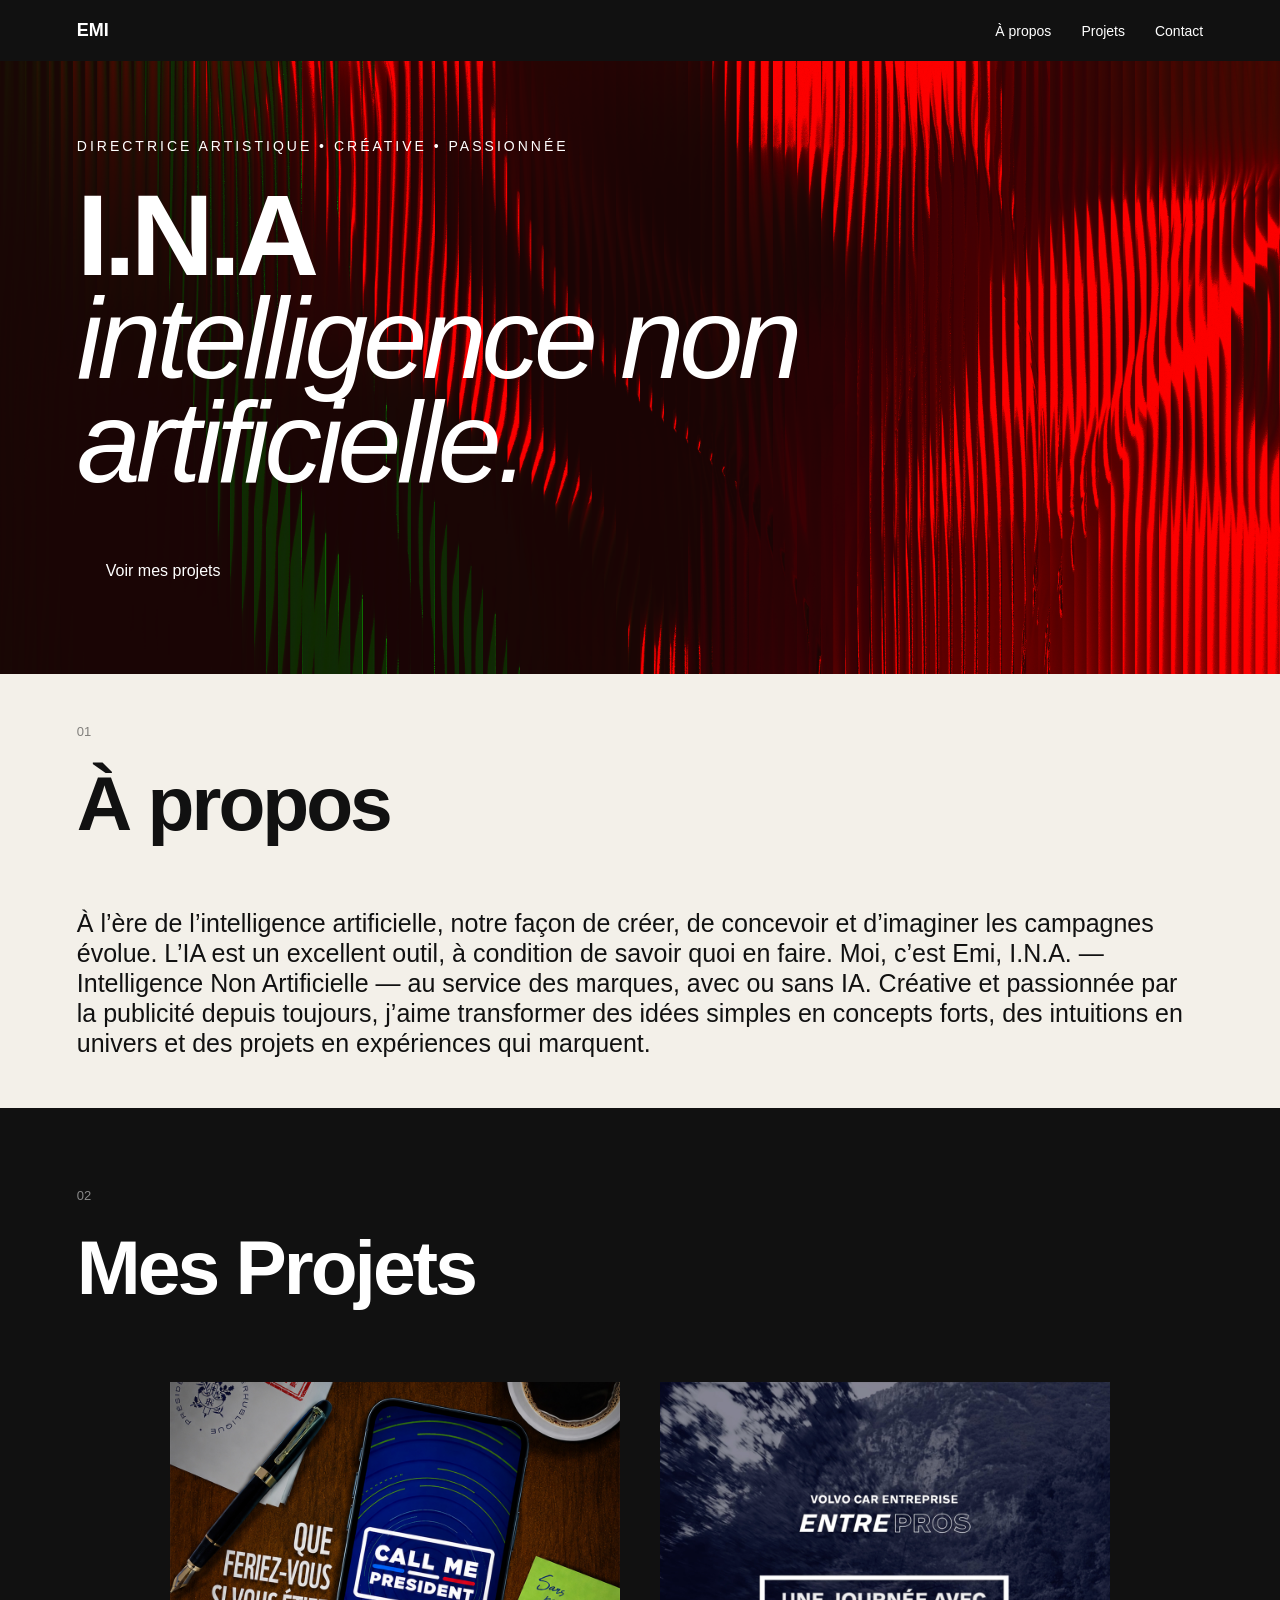
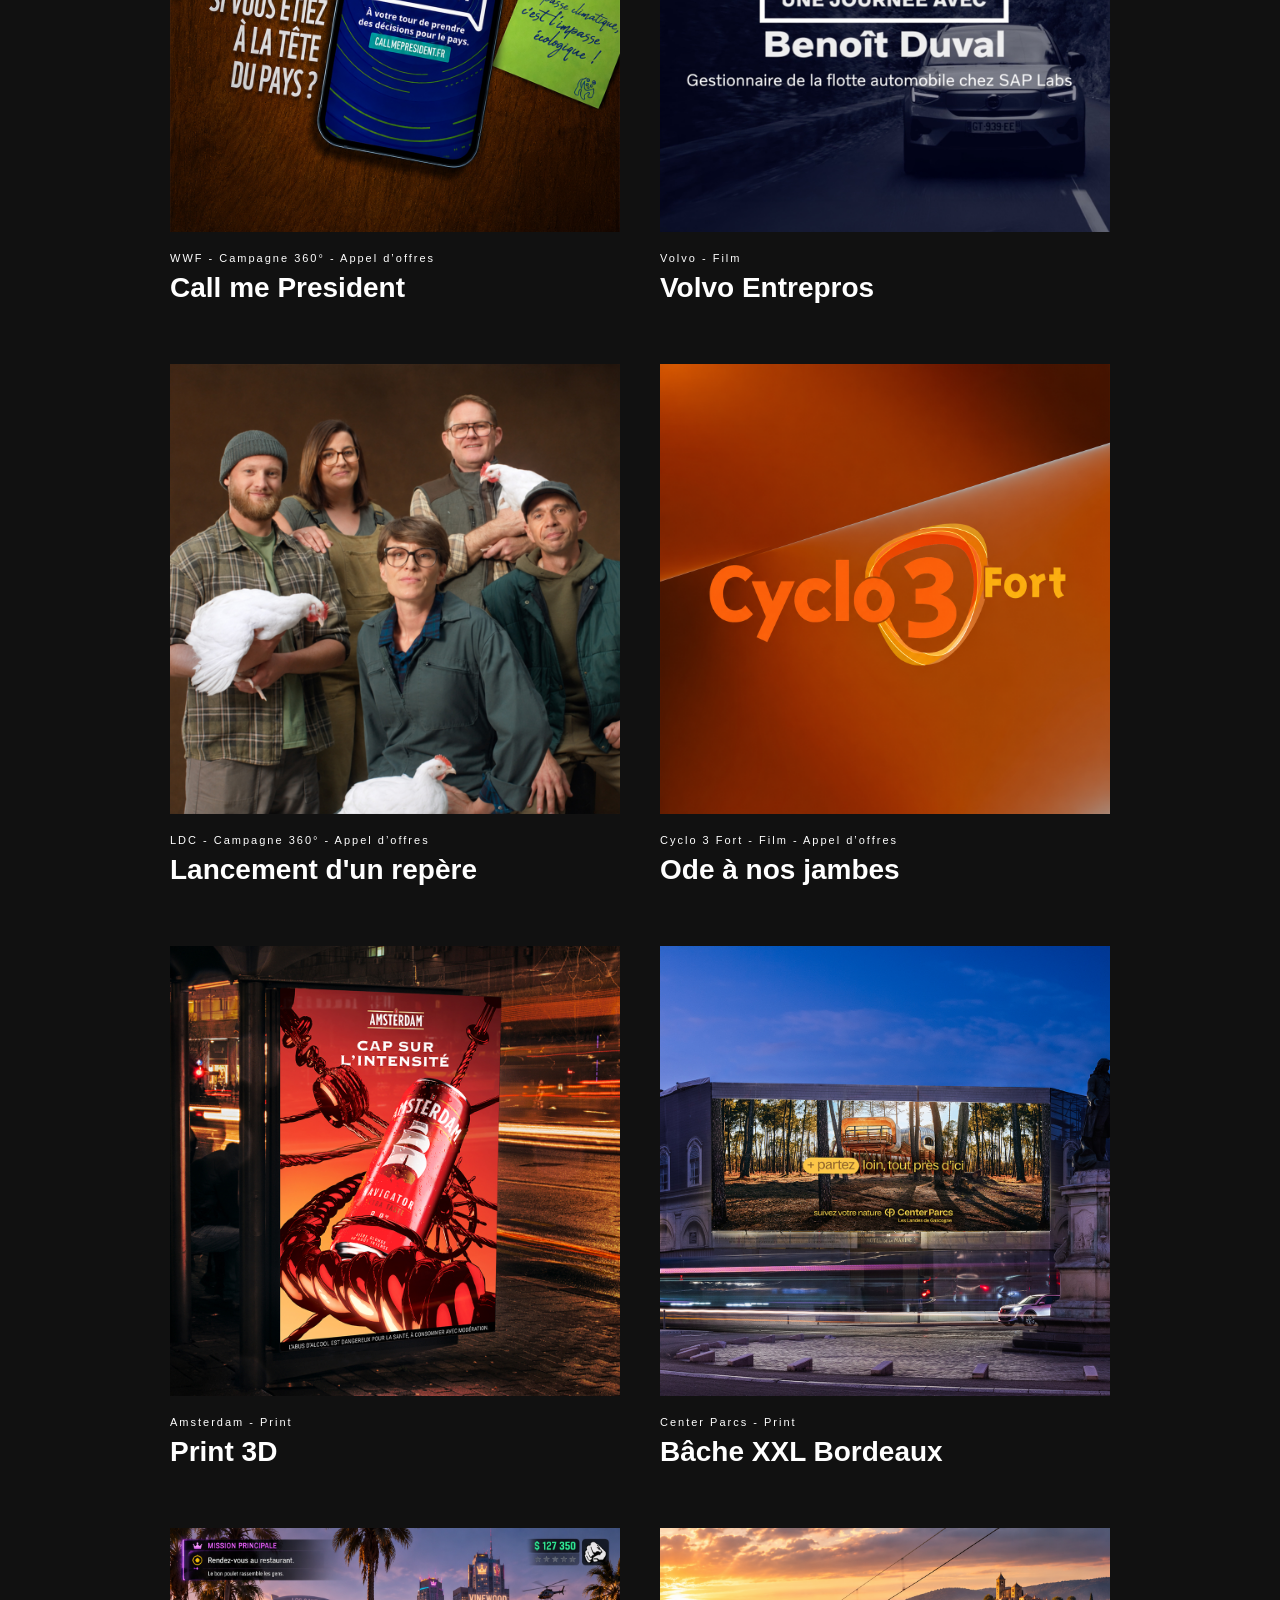
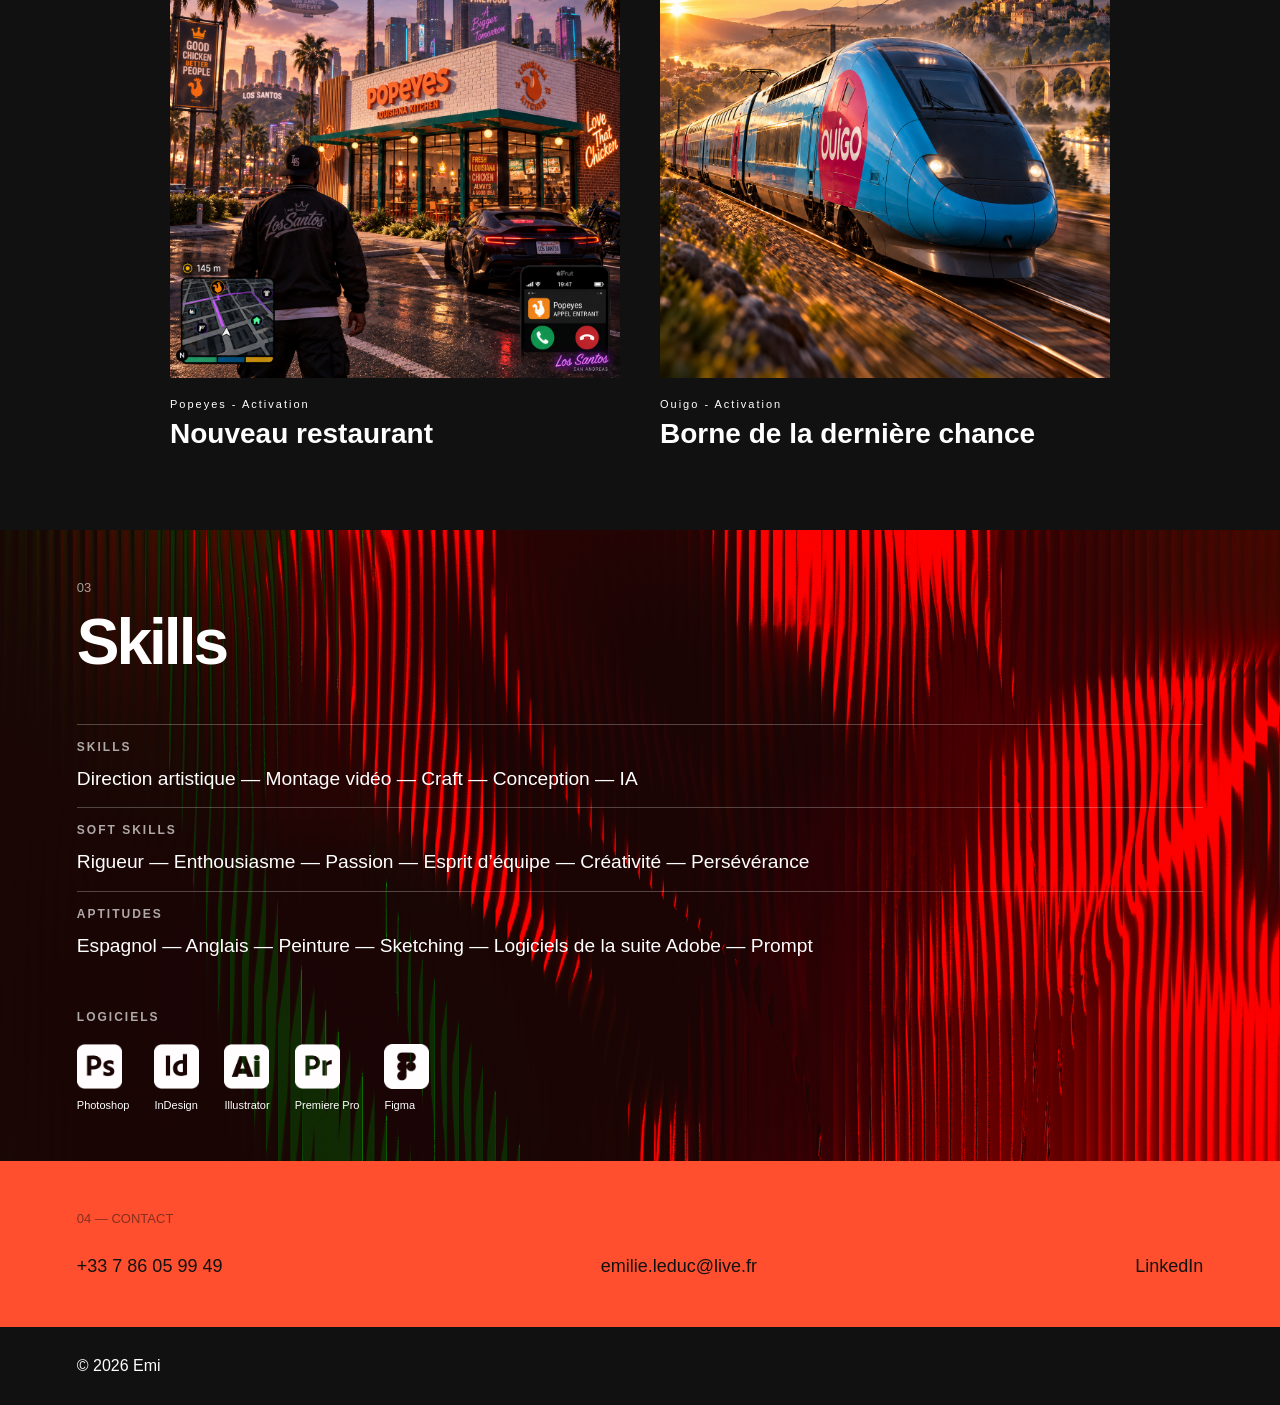
==== index.html @ 9bf9206a "ajout du portfolio" ====
<!DOCTYPE html>
<html lang="fr">
<head>
  <meta charset="UTF-8">
  <meta name="viewport" content="width=device-width, initial-scale=1.0">
  <title>Mon Portfolio Créatif</title>
  <link rel="stylesheet" href="style.css">
</head>

<body>

 <nav>
      <div class="logo">EMI</div>

      <div class="nav-links">
        <a href="#about">À propos</a>
        <a href="#projects">Projets</a>
        <a href="#contact">Contact</a>
      </div>
    </nav>

  <header class="hero">

    <div class="hero-content">
      <p class="intro">Directrice artistique • Créative • Passionnée</p>

      <h1>
        I.N.A
        <span>intelligence non artificielle.</span>
      </h1>

      <a href="#projects" class="button">
        Voir mes projets
      </a>
    </div>
  </header>


  <section id="about" class="about">
    <p class="section-number">01</p>

    <h2>À propos</h2>

    <p class="about-text">
     À l’ère de l’intelligence artificielle, notre façon de créer, de concevoir et d’imaginer 	les campagnes évolue. L’IA est un excellent outil, à condition de savoir quoi en faire.

Moi, c’est Emi, I.N.A. — Intelligence Non Artificielle — au service des marques, avec ou sans IA.

Créative et passionnée par la publicité depuis toujours, j’aime transformer des idées simples en concepts forts, des intuitions en univers et des projets en expériences qui marquent.
    </p>
  </section>


  <section id="projects" class="projects">

    <p class="section-number">02</p>

    <h2>Mes Projets</h2>

    <div class="project-grid">

<a href="projets/projet1.html" class="project-link">

  <article class="project-card">
    <div class="project-image project-one"></div>

    <div class="project-info">
      <p>WWF - Campagne 360° - Appel d’offres</p>
      <h3>Call me President</h3>
    </div>
  </article>

</a>

<a href="projets/projet2.html" class="project-link">

      <article class="project-card">
        <div class="project-image project-two"></div>

        <div class="project-info">
          <p>Volvo -  Film</p>
          <h3>Volvo Entrepros</h3>
        </div>
      </article>
</a>

<a href="projets/projet3.html" class="project-link">

      <article class="project-card">
        <div class="project-image project-three"></div>

        <div class="project-info">
          <p>LDC - Campagne 360° - Appel d’offres</p>
          <h3>Lancement d'un repère</h3>
        </div>
      </article>
</a>

<a href="projets/projet4.html" class="project-link">

      <article class="project-card">
        <div class="project-image project-four"></div>

        <div class="project-info">
          <p>Cyclo 3 Fort - Film - Appel d’offres</p>
          <h3>Ode à nos jambes</h3>
        </div>
      </article>
</a>

<a href="projets/projet5.html" class="project-link">

  <article class="project-card">
    <div class="project-image project-five"></div>

    <div class="project-info">
      <p>Amsterdam - Print</p>
      <h3>Print 3D</h3>
    </div>
  </article>

</a>

<a href="projets/projet6.html" class="project-link">

  <article class="project-card">
    <div class="project-image project-six"></div>

    <div class="project-info">
      <p>Center Parcs - Print</p>
      <h3>Bâche XXL Bordeaux</h3>
    </div>
  </article>

</a>

<a href="projets/projet7.html" class="project-link">

  <article class="project-card">
    <div class="project-image project-seven"></div>

    <div class="project-info">
      <p>Popeyes - Activation </p>
      <h3>Nouveau restaurant</h3>
    </div>
  </article>

</a>

<a href="projets/projet8.html" class="project-link">

  <article class="project-card">
    <div class="project-image project-eight"></div>

    <div class="project-info">
      <p>Ouigo - Activation</p>
      <h3>Borne de la dernière chance</h3>
    </div>
  </article>

</a>

    </div>

  </section>


  <section class="skills">

  <p class="section-number">03</p>
  <h2>Skills</h2>

  <div class="skills-block">
    <h3>Skills</h3>
    <p class="skills-line">
      Direction artistique — Montage vidéo — Craft — Conception — IA
    </p>
  </div>

  <div class="skills-block">
    <h3>Soft skills</h3>
    <p class="skills-line">
      Rigueur — Enthousiasme — Passion — Esprit d’équipe — Créativité — Persévérance
    </p>
  </div>

  <div class="skills-block">
    <h3>Aptitudes</h3>
    <p class="skills-line">
      Espagnol — Anglais — Peinture — Sketching — Logiciels de la suite Adobe — Prompt
    </p>
  </div>

  <div class="software-block">
    <h3>Logiciels</h3>

    <div class="software-icons">

      <div class="software">
        <img src="images/photoshop.png" alt="Photoshop">
        <p>Photoshop</p>
      </div>

     <div class="software">
        <img src="images/indesign.png" alt="InDesign">
        <p>InDesign</p>
      </div>

      <div class="software">
        <img src="images/illustrator.png" alt="Illustrator">
        <p>Illustrator</p>
      </div>

      <div class="software">
        <img src="images/premiere-pro.png" alt="Premiere Pro">
        <p>Premiere Pro</p>
      </div>

      <div class="software">
        <img src="images/figma.png" alt="Figma">
        <p>Figma</p>
      </div>

    </div>
  </div>

</section>


 <section class="contact" id="contact">

  <p class="section-number">04 — CONTACT</p>

  <div class="contact-info">

    <a href="tel:+33786059949">
      +33 7 86 05 99 49
    </a>

    <a href="mailto:emilie.leduc@live.fr">
      emilie.leduc@live.fr
    </a>

    <a href="https://www.linkedin.com/in/emilie-leduc-5305141a3/" target="_blank">
      LinkedIn
    </a>

  </div>

</section>


  <footer>
    <p>© 2026 Emi</p>

  </footer>

<script src="script.js"></script>

</body>
</html>
---- style.css ----
* {
  margin: 0;
  padding: 0;
  box-sizing: border-box;
}

html {
  scroll-behavior: smooth;
}

body {
  font-family: Arial, Helvetica, sans-serif;
  background: #f3f0e9;
  color: #111;
}

a {
  color: inherit;
  text-decoration: none;
}


/* HERO */

nav {
  display: flex;
  justify-content: space-between;
  align-items: center;

  width: 100%;
  padding: 20px 6%;

  background: #111;
  color: white;

  position: sticky;
  top: 0;
  z-index: 1000;
}

.hero {
  color: White;
  min-height: 60vh;
  padding: 0;

  display: flex;
  flex-direction: column;

  background-image: url("images/hero.png");
  background-size: cover;
  background-position: center;
  background-repeat: no-repeat;
}

.logo {
  font-weight: bold;
  font-size: 18px;
}

.nav-links {
  display: flex;
  gap: 30px;
}

.nav-links a {
  font-size: 14px;
}

.hero-content {
  flex: 1;

  display: flex;
  flex-direction: column;
  justify-content: center;

  padding: 6%;
}

.intro {
  font-size: 14px;
  text-transform: uppercase;
  letter-spacing: 3px;
  margin-bottom: 30px;
}

.hero h1 {
  font-size: clamp(55px, 9vw, 140px);
  line-height: 0.9;
  max-width: 1200px;
  letter-spacing: -5px;
}

.hero h1 span {
  display: block;
  font-style: italic;
  font-weight: 400;
}

.button {
  margin-top: 50px;
  width: fit-content;
  padding: 16px 28px;

  background: transparent;
  color: white;

  border: 1px solid transparent;
  border-radius: 100px;

  transition: 0.3s;
}

.button:hover {
  background: transparent;
  border-color: white;
}

/* SECTIONS */

section {
  padding: 80px 6%;
}

.section-number {
  font-size: 13px;
  margin-bottom: 20px;
  opacity: 0.5;
}

section h2 {
  font-size: clamp(40px, 6vw, 85px);
  letter-spacing: -3px;
}


/* ABOUT */

.about {
  background: #f3f0e9;
  color: #111;
  padding: 50px 6%;
}

.about-text {
  font-size: 25px;
  width: 100%;
  max-width: none;
  line-height: 1.2;
  margin-top: 60px;
}


/* PROJECTS */

.projects {
  background: #111;
  color: white;
}

.project-grid {
  display: grid;
  grid-template-columns: repeat(2, minmax(0, 450px));

  justify-content: center;

  gap: 60px 40px;
  margin-top: 70px;
}

.project-image {
  width: 100%;
  aspect-ratio: 1 / 1;

  transition: transform 0.4s ease;
}

.project-card:hover .project-image {
  transform: scale(0.98);
}

.project-one {
  background-image: url("images/projet1.jpg");
  background-size: cover;
  background-position: center;
}

.project-two {
  background-image: url("images/projet2.jpg");
  background-size: cover;
  background-position: center;
}

.project-three {
  background-image: url("images/projet3.jpg");
  background-size: cover;
  background-position: center;
}

.project-four {
  background-image: url("images/projet4.png");
  background-size: cover;
  background-position: center;
}

.project-five {
  background-image: url("images/projet5.jpg");
  background-size: cover;
  background-position: center;
}

.project-six {
  background-image: url("images/projet6.jpg");
  background-size: cover;
  background-position: center;
}

.project-seven {
  background-image: url("images/projet7.png");
  background-size: cover;
  background-position: center;
}

.project-eight {
  background-image: url("images/projet8.png");
  background-size: cover;
  background-position: center;
}

.project-info {
  padding-top: 20px;
}

.project-info p {
  font-size: 11px;
  letter-spacing: 2px;
  margin-bottom: 8px;
}

.project-info h3 {
  font-size: 28px;
}

.project-link {
  color: inherit;
  text-decoration: none;
  display: block;
}

/* PAGE PROJET */

.project-page {
  padding: 40px 4% 120px;
}

.back-button {
  display: inline-block;
  font-size: 14px;
  margin-bottom: 80px;
}

.project-header {
  width: 100%;
  max-width: none;
  margin-bottom: 80px;
}

.project-category {
  font-size: 13px;
  letter-spacing: 2px;
  margin-bottom: 20px;
}

.project-header h1 {
  font-size: clamp(48px, 8vw, 120px);
  line-height: 0.95;
  letter-spacing: -4px;
}

.project-description {
  font-size: 20px;
  line-height: 1.4;
  width: 100%;
  max-width: none;
  margin-top: 40px;
}

/* PROJET 5 - VISUEL 16:9 */

.project5-wide-image {
  width: 100%;
  margin: 60px 0;
}

.project5-wide-image img {
  width: 100%;
  aspect-ratio: 16 / 9;
  object-fit: cover;
  display: block;
}

/* PROJET 5 - 3 VISUELS COTE A COTE */

.project5-images {
  display: flex;
  justify-content: center;
  align-items: flex-start;
  gap: 20px;

  width: 100%;
  margin: 60px 0;
}

.project5-images img {
  width: calc((100% - 40px) / 3);
  height: auto;
  display: block;
}

/* PROJET 6 - VISUEL HORIZONTAL */

.project6-horizontal-image {
  width: 100%;
  margin: 60px 0;
}

.project6-horizontal-image img {
  width: 100%;
  height: auto;
  display: block;
}

/* CONTENU DU PROJET */

.project-content {
  width: 100%;
  max-width: none;
  margin: 0 auto;
}


/* GRANDES IMAGES */

.project-content > img {
  width: 100%;
  height: auto;
  display: block;
  margin: 60px 0;
}


/* GRANDES VIDÉOS */

.project-content > video {
  width: 100%;
  aspect-ratio: 16 / 9;
  object-fit: contain;
  background: black;
  display: block;
  margin: 60px 0;
}

/* 3 VIDEOS VERTICALES 9:16 */

.vertical-videos {
  display: flex;
  justify-content: center;
  align-items: flex-start;
  gap: 20px;

  width: 100%;
  margin: 60px 0;
}

.vertical-videos video {
  width: calc((100% - 40px) / 3);
  aspect-ratio: 9 / 16;
  object-fit: cover;
  display: block;
}

/* 3 VIDEOS 16:9 COTE A COTE */

.horizontal-videos {
  display: flex;
  justify-content: center;
  align-items: flex-start;
  gap: 20px;

  width: 100%;
  margin: 60px 0;
}

.horizontal-videos video {
  width: calc((100% - 40px) / 3);
  aspect-ratio: 16 / 9;
  object-fit: contain;
  display: block;
  background: black;
}

/* VISUELS PRESSE - 2 PAR LIGNE */

.vertical-images {
  display: grid;
  grid-template-columns: repeat(2, 1fr);
  gap: 30px;

  width: 100%;
  margin: 60px 0;
}

.vertical-images img {
  width: 100%;
  height: auto;
  display: block;
}

/* TEXTES */

.project-content h2 {
  font-size: clamp(28px, 4vw, 40px);
  margin-top: 50px;
  margin-bottom: 20px;
  max-width: 800px;
}

.project-content > p {
  font-size: 20px;
  line-height: 1.6;
  width: 100%;
  max-width: none;
}

/* IMAGE + TEXTE */

.image-text-row {
  display: flex;
  align-items: center;
  gap: 50px;
  margin: 60px 0;
}

.image-text-row img {
  width: 300px;
  max-width: 40%;
  height: auto;
  margin: 0;
}

.image-text-row p {
  font-size: 16px;
  line-height: 1.3;
  margin: 0;
}


/* MOBILE */

@media (max-width: 700px) {

  .project-page {
    padding: 25px 4% 80px;
  }

  .back-button {
    margin-bottom: 50px;
  }

  .project-header {
    margin-bottom: 50px;
  }

  .project-header h1 {
    letter-spacing: -2px;
  }

  .project-content > img,
  .project-content > video {
    margin: 35px 0;
  }

  .image-text-row {
    flex-direction: column;
    align-items: flex-start;
    gap: 20px;
  }

  .image-text-row img {
    width: 180px;
    max-width: 100%;
  }

}

/* PROJET SUIVANT */

.next-project {
  display: block;
  margin-top: 100px;
  padding: 80px 0;
  border-top: 1px solid #aaa;
  color: inherit;
  text-decoration: none;
}

.next-project span {
  font-size: 12px;
  text-transform: uppercase;
  letter-spacing: 2px;
}

.next-project h2 {
  font-size: 30px;
  margin-top: 20px;
  line-height: 1;
  transition: transform 0.3s ease;
}

.next-project:hover h2 {
  transform: translateX(20px);
}

/* SKILLS */

.skills {
  background-image: url("images/hero.png");
  background-size: cover;
  background-position: center;
  background-repeat: no-repeat;

  color: white;
  padding: 50px 6% 50px;
}

.skills .section-number {
  margin-bottom: 10px;
  opacity: 0.6;
}

.skills > h2 {
  font-size: clamp(40px, 5vw, 70px);
  margin-bottom: 45px;
}


/* BLOCS SKILLS */

.skills-block {
  margin-top: 0;
  padding: 15px 0;

  border-top: 1px solid rgba(255, 255, 255, 0.25);
}

.skills-block:last-of-type {
  border-bottom: 1px solid rgba(255, 255, 255, 0.25);
}


/* PETITS TITRES */

.skills-block h3 {
  font-size: 12px;
  text-transform: uppercase;
  letter-spacing: 2px;

  margin-bottom: 12px;

  opacity: 0.65;
}

/* STORYBOARD */

.storyboard {
  display: grid;
  grid-template-columns: repeat(4, 1fr);
  gap: 20px;

  width: 100%;
  margin: 60px 0;
}

.storyboard img {
  width: 100%;
  height: auto;
  display: block;
}

/* STORYBOARD DÉTAILLÉ */

.storyboard-detail {
  display: grid;
  grid-template-columns: repeat(2, 1fr);
  gap: 50px 30px;

  width: 100%;
  margin: 80px 0;
}

.storyboard-item img {
  width: 100%;
  height: auto;
  display: block;
}

.storyboard-item p {
  font-size: 15px;
  line-height: 1.5;
  margin-top: 15px;
  text-align: center;
}

/* CONTENU */

.skills-line {
  font-size: clamp(14px, 1.5vw, 20px);
  line-height: 1.4;
  max-width: 1200px;
  margin: 0;
}

/* LOGICIELS */

.software-block {
  margin-top: 35px;
}

.software-block h3 {
  font-size: 12px;
  text-transform: uppercase;
  letter-spacing: 2px;
  margin-bottom: 20px;
  opacity: 0.65;
}

.software-icons {
  display: flex;
  flex-wrap: wrap;
  align-items: center;
  gap: 25px;
}

.software img {
  width: 45px;
  height: 45px;
  object-fit: contain;
  margin: 0;
}

.software p {
  font-size: 11px;
  margin-top: 6px;
}


/* CONTACT */

.contact {
  background: #ff4f2e;
  color: #111;

  min-height: auto;
  padding: 50px 6%;
}

.contact .section-number {
  margin-bottom: 30px;
}

.contact-info {
  display: flex;
  align-items: center;
  justify-content: space-between;
  gap: 30px;
}

.contact-info a {
  font-size: 18px;
  margin: 0;
  text-decoration: none;
}

.contact-info a:hover {
  text-decoration: underline;
}


/* FOOTER */

footer {
  padding: 30px 6%;
  background: #111;
  color: white;
  display: flex;
  justify-content: space-between;
}

footer div {
  display: flex;
  gap: 25px;
}


/* MOBILE */

@media (max-width: 700px) {

  .nav-links {
    display: none;
  }

  .hero h1 {
    letter-spacing: -3px;
  }

  .project-grid {
    grid-template-columns: minmax(0, 1fr);
    gap: 40px;
    margin-top: 40px;
  }

  section {
    padding: 80px 6%;
  }

  footer {
    flex-direction: column;
    gap: 20px;
  }

.vertical-videos {
  width: 100%;
  display: flex;
  justify-content: center;
  align-items: flex-start;
  gap: 20px;
  margin: 60px 0;
}

.vertical-videos video {
  display: block;
  width: calc((100% - 40px) / 3);
  height: auto;
  aspect-ratio: 9 / 16;
  object-fit: cover;
  background: black;
}

.vertical-images {
  grid-template-columns: 1fr;
  gap: 20px;
}

.vertical-images img {
  width: 100%;
}

.contact-info {
  flex-direction: column;
  align-items: flex-start;
  gap: 15px;
}
}
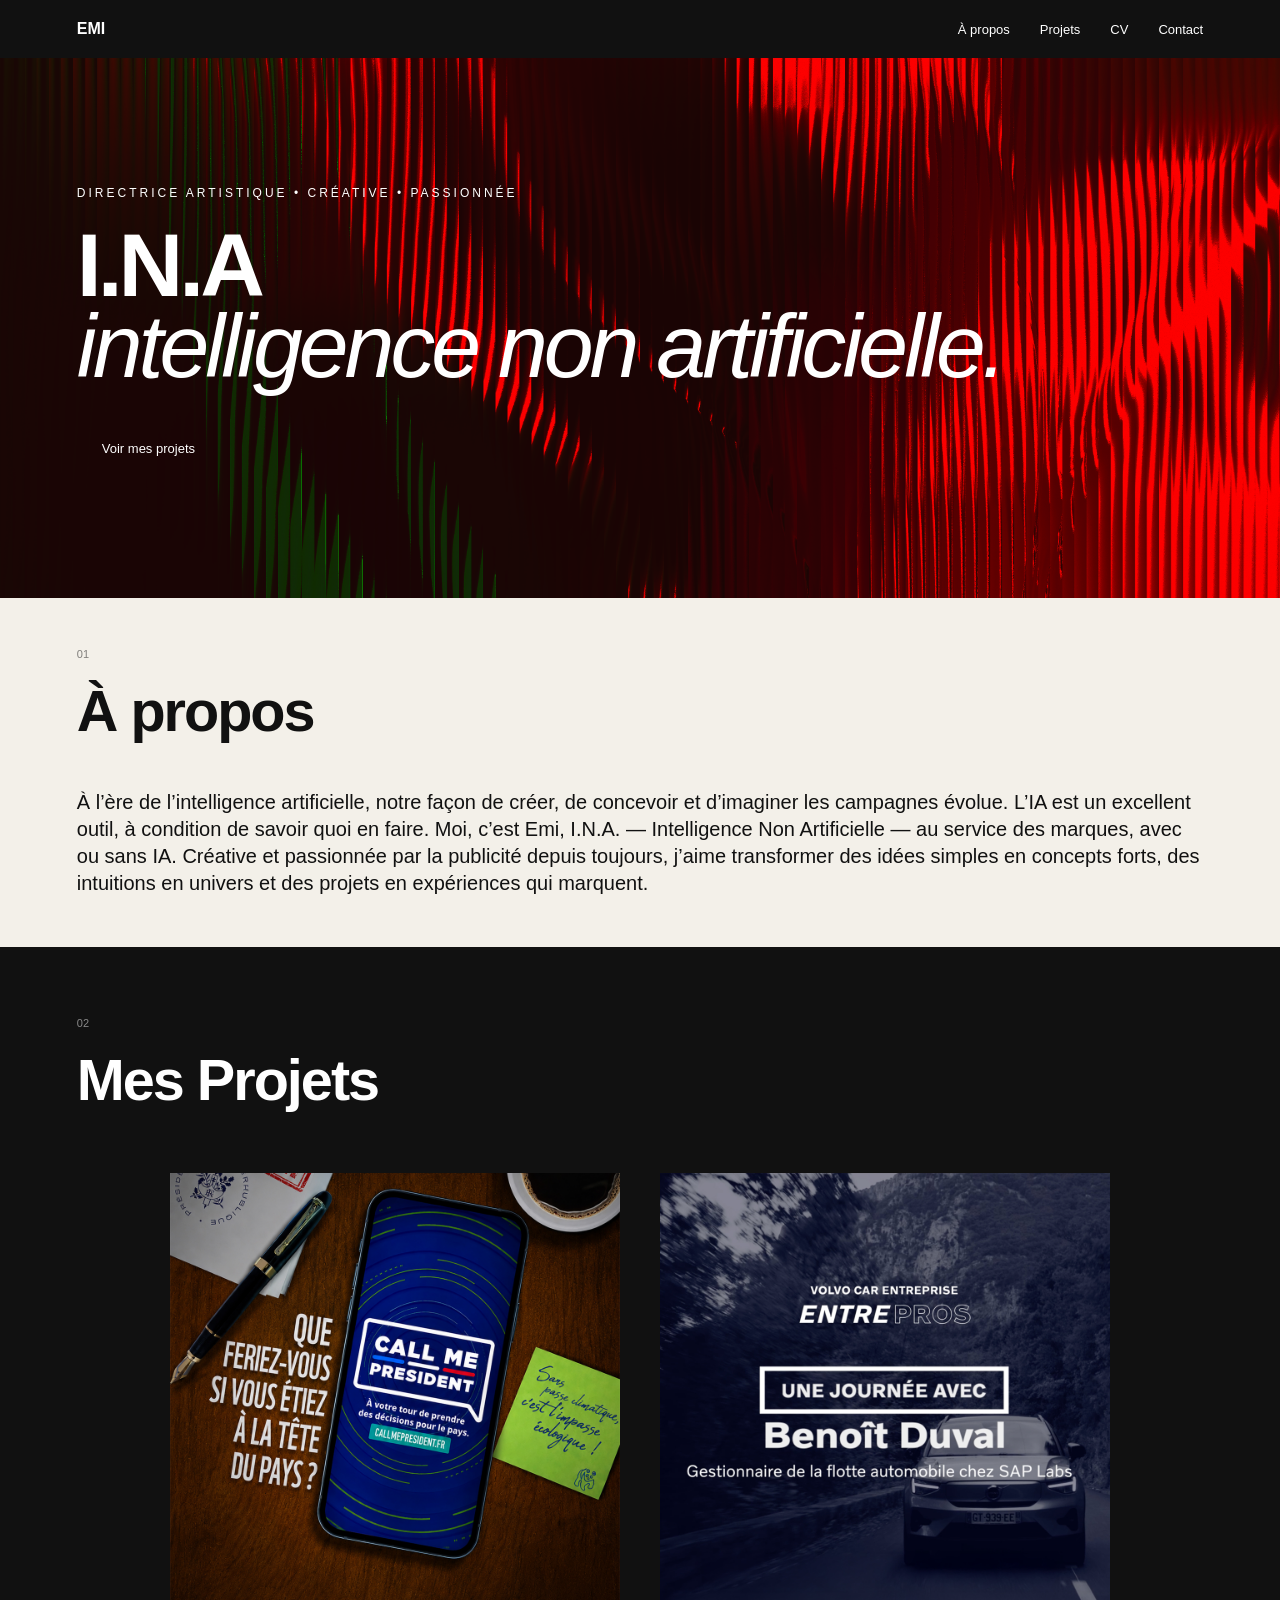
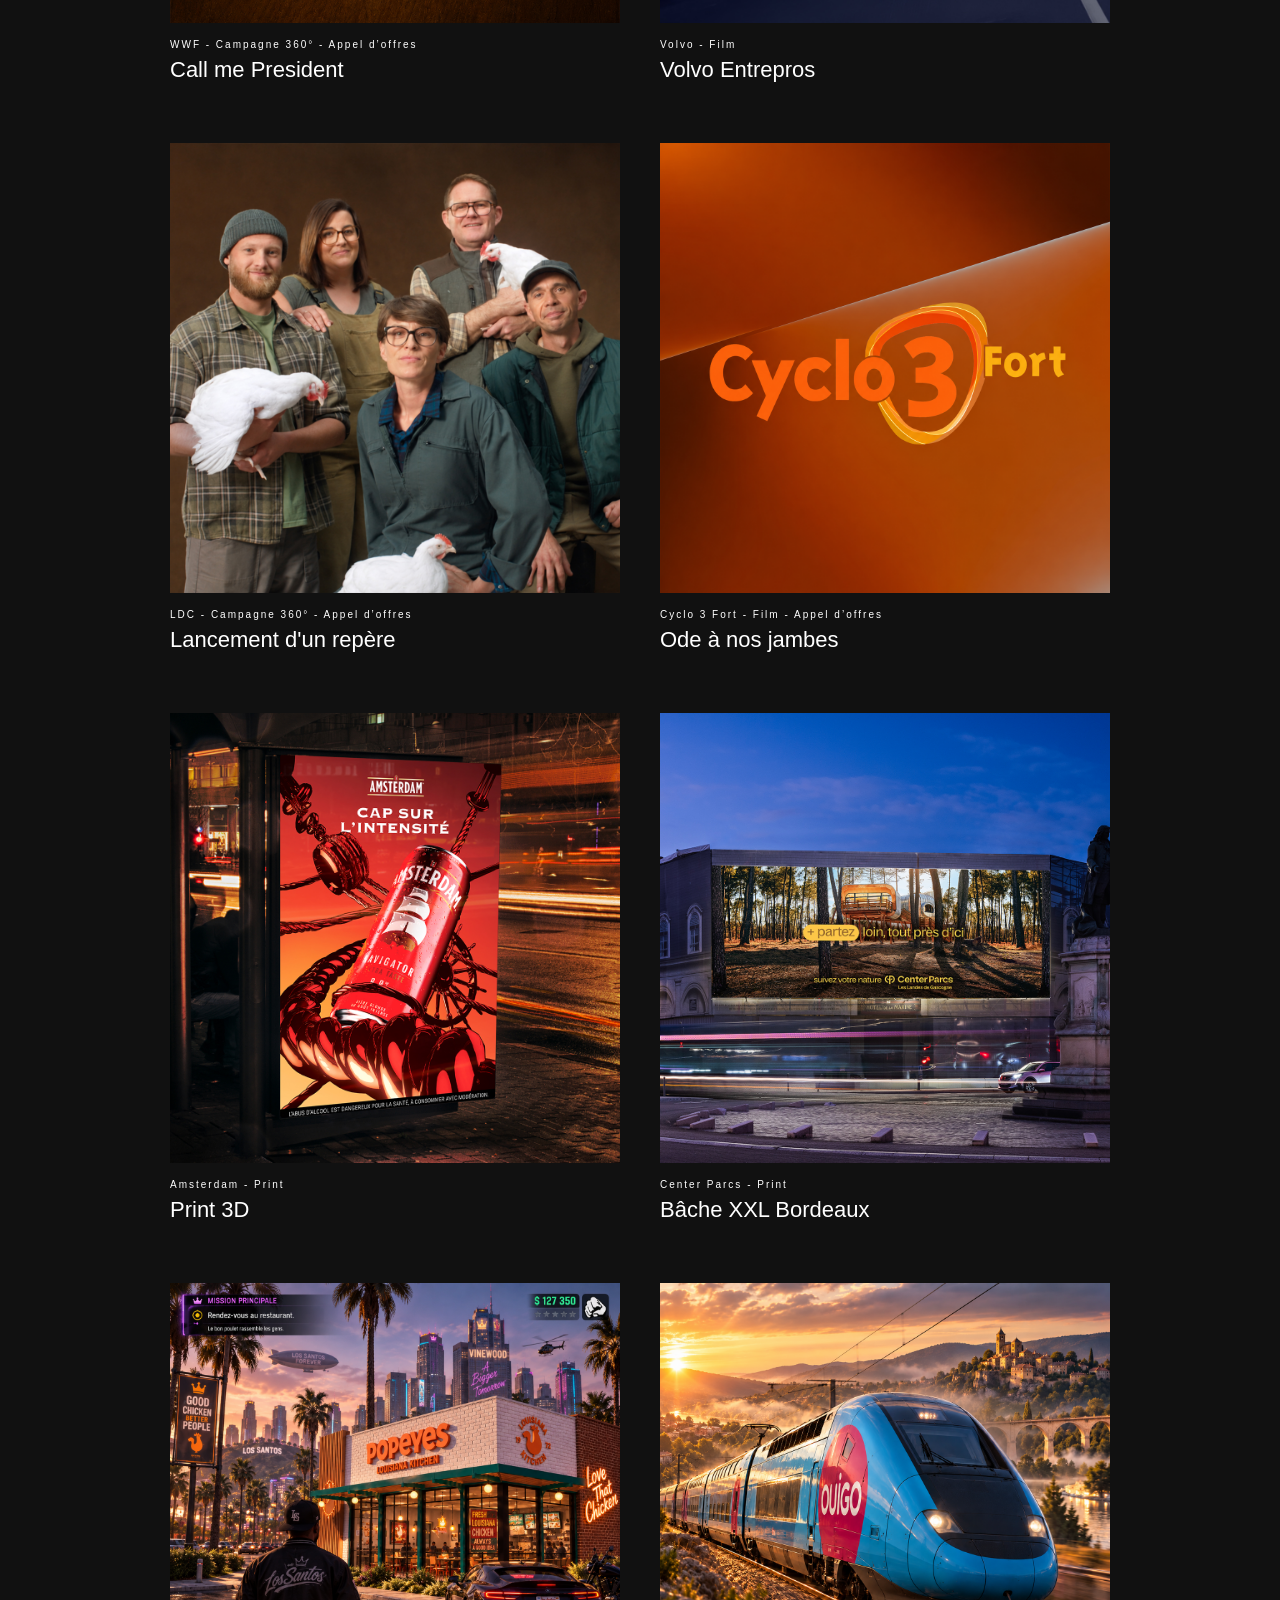
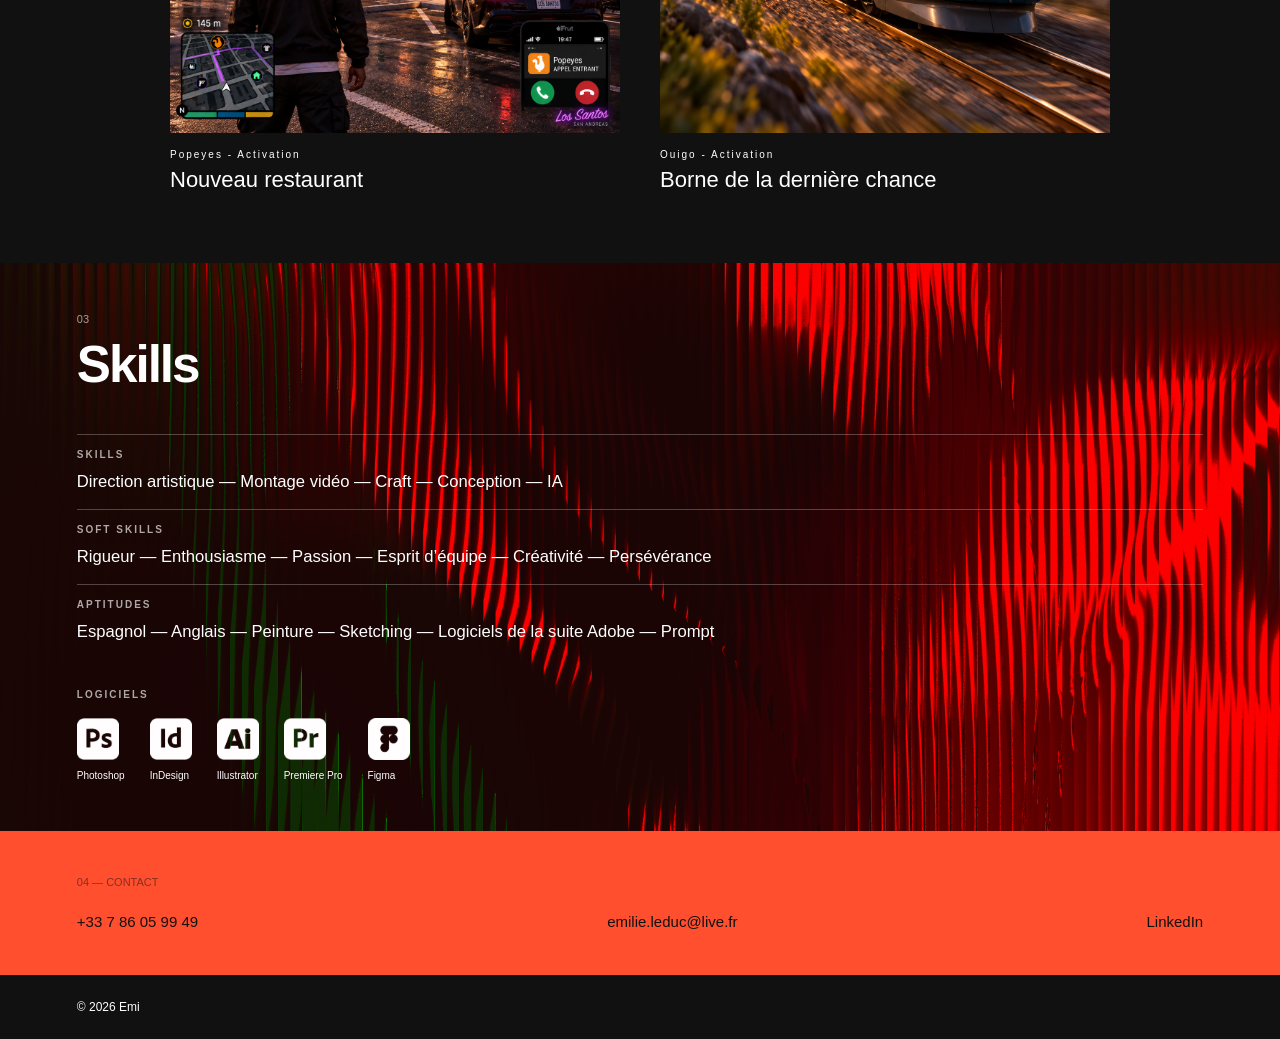
==== commit 66e0f894: "ajout cv" ====
--- a/index.html
+++ b/index.html
@@ -15,6 +15,9 @@
       <div class="nav-links">
         <a href="#about">À propos</a>
         <a href="#projects">Projets</a>
+<a href="cv/cv-emilie-leduc.pdf" target="_blank">
+  CV
+</a>
         <a href="#contact">Contact</a>
       </div>
     </nav>
--- a/style.css
+++ b/style.css
@@ -1,3 +1,7 @@
+/* ========================================
+   RESET
+======================================== */
+
 * {
   margin: 0;
   padding: 0;
@@ -20,7 +24,9 @@
 }
 
 
-/* HERO */
+/* ========================================
+   NAVIGATION
+======================================== */
 
 nav {
   display: flex;
@@ -38,8 +44,27 @@
   z-index: 1000;
 }
 
+.logo {
+  font-weight: bold;
+  font-size: 16px;
+}
+
+.nav-links {
+  display: flex;
+  gap: 30px;
+}
+
+.nav-links a {
+  font-size: 13px;
+}
+
+
+/* ========================================
+   HERO
+======================================== */
+
 .hero {
-  color: White;
+  color: white;
   min-height: 60vh;
   padding: 0;
 
@@ -52,20 +77,6 @@
   background-repeat: no-repeat;
 }
 
-.logo {
-  font-weight: bold;
-  font-size: 18px;
-}
-
-.nav-links {
-  display: flex;
-  gap: 30px;
-}
-
-.nav-links a {
-  font-size: 14px;
-}
-
 .hero-content {
   flex: 1;
 
@@ -77,17 +88,17 @@
 }
 
 .intro {
-  font-size: 14px;
+  font-size: 12px;
   text-transform: uppercase;
   letter-spacing: 3px;
-  margin-bottom: 30px;
+  margin-bottom: 25px;
 }
 
 .hero h1 {
-  font-size: clamp(55px, 9vw, 140px);
+  font-size: clamp(46px, 7vw, 110px);
   line-height: 0.9;
   max-width: 1200px;
-  letter-spacing: -5px;
+  letter-spacing: -4px;
 }
 
 .hero h1 span {
@@ -97,15 +108,18 @@
 }
 
 .button {
-  margin-top: 50px;
+  margin-top: 40px;
   width: fit-content;
-  padding: 16px 28px;
+
+  padding: 13px 24px;
 
   background: transparent;
   color: white;
 
   border: 1px solid transparent;
   border-radius: 100px;
+
+  font-size: 13px;
 
   transition: 0.3s;
 }
@@ -115,25 +129,30 @@
   border-color: white;
 }
 
-/* SECTIONS */
+
+/* ========================================
+   SECTIONS
+======================================== */
 
 section {
-  padding: 80px 6%;
+  padding: 70px 6%;
 }
 
 .section-number {
-  font-size: 13px;
-  margin-bottom: 20px;
+  font-size: 11px;
+  margin-bottom: 18px;
   opacity: 0.5;
 }
 
 section h2 {
-  font-size: clamp(40px, 6vw, 85px);
-  letter-spacing: -3px;
-}
-
-
-/* ABOUT */
+  font-size: clamp(32px, 4.5vw, 62px);
+  letter-spacing: -2px;
+}
+
+
+/* ========================================
+   À PROPOS
+======================================== */
 
 .about {
   background: #f3f0e9;
@@ -142,15 +161,20 @@
 }
 
 .about-text {
-  font-size: 25px;
   width: 100%;
   max-width: none;
-  line-height: 1.2;
-  margin-top: 60px;
-}
-
-
-/* PROJECTS */
+
+  margin-top: 45px;
+
+  font-size: 20px;
+  line-height: 1.35;
+  font-weight: 400;
+}
+
+
+/* ========================================
+   PROJETS — PAGE D'ACCUEIL
+======================================== */
 
 .projects {
   background: #111;
@@ -164,7 +188,7 @@
   justify-content: center;
 
   gap: 60px 40px;
-  margin-top: 70px;
+  margin-top: 60px;
 }
 
 .project-image {
@@ -177,6 +201,9 @@
 .project-card:hover .project-image {
   transform: scale(0.98);
 }
+
+
+/* IMAGES DES 8 PROJETS */
 
 .project-one {
   background-image: url("images/projet1.jpg");
@@ -226,18 +253,22 @@
   background-position: center;
 }
 
+
+/* INFORMATIONS SOUS LES PROJETS */
+
 .project-info {
-  padding-top: 20px;
+  padding-top: 16px;
 }
 
 .project-info p {
-  font-size: 11px;
+  font-size: 10px;
   letter-spacing: 2px;
-  margin-bottom: 8px;
+  margin-bottom: 7px;
 }
 
 .project-info h3 {
-  font-size: 28px;
+  font-size: 22px;
+  font-weight: 500;
 }
 
 .project-link {
@@ -246,7 +277,10 @@
   display: block;
 }
 
-/* PAGE PROJET */
+
+/* ========================================
+   PAGES PROJETS
+======================================== */
 
 .project-page {
   padding: 40px 4% 120px;
@@ -254,136 +288,131 @@
 
 .back-button {
   display: inline-block;
-  font-size: 14px;
-  margin-bottom: 80px;
+  font-size: 13px;
+  margin-bottom: 70px;
 }
 
 .project-header {
   width: 100%;
   max-width: none;
-  margin-bottom: 80px;
+  margin-bottom: 70px;
 }
 
 .project-category {
-  font-size: 13px;
+  font-size: 11px;
   letter-spacing: 2px;
-  margin-bottom: 20px;
+  margin-bottom: 18px;
 }
 
 .project-header h1 {
-  font-size: clamp(48px, 8vw, 120px);
+  font-size: clamp(40px, 6vw, 90px);
   line-height: 0.95;
-  letter-spacing: -4px;
+  letter-spacing: -3px;
 }
 
 .project-description {
-  font-size: 20px;
-  line-height: 1.4;
   width: 100%;
   max-width: none;
-  margin-top: 40px;
-}
-
-/* PROJET 5 - VISUEL 16:9 */
-
-.project5-wide-image {
-  width: 100%;
+
+  margin-top: 35px;
+
+  font-size: 16px;
+  line-height: 1.55;
+}
+
+
+/* ========================================
+   CONTENU DES PROJETS
+======================================== */
+
+.project-content {
+  width: 100%;
+  max-width: none;
+  margin: 0 auto;
+}
+
+
+/* TEXTES */
+
+.project-content h2 {
+  max-width: 800px;
+  margin-top: 50px;
+  margin-bottom: 18px;
+
+  font-size: clamp(22px, 2.7vw, 30px);
+  letter-spacing: -1px;
+}
+
+.project-content > p {
+  width: 100%;
+  max-width: none;
+
+  font-size: 16px;
+  line-height: 1.6;
+}
+
+
+/* GRANDES IMAGES */
+
+.project-content > img {
+  width: 100%;
+  height: auto;
+  display: block;
+
   margin: 60px 0;
 }
 
-.project5-wide-image img {
+
+/* GRANDES VIDÉOS */
+
+.project-content > video {
   width: 100%;
   aspect-ratio: 16 / 9;
-  object-fit: cover;
-  display: block;
-}
-
-/* PROJET 5 - 3 VISUELS COTE A COTE */
-
-.project5-images {
+
+  object-fit: contain;
+  background: black;
+
+  display: block;
+
+  margin: 60px 0;
+}
+
+
+/* ========================================
+   PROJET 2 — VIDÉOS VERTICALES
+======================================== */
+
+.vertical-videos {
   display: flex;
   justify-content: center;
   align-items: flex-start;
+
   gap: 20px;
 
   width: 100%;
   margin: 60px 0;
 }
 
-.project5-images img {
+.vertical-videos video {
+  display: block;
+
   width: calc((100% - 40px) / 3);
-  height: auto;
-  display: block;
-}
-
-/* PROJET 6 - VISUEL HORIZONTAL */
-
-.project6-horizontal-image {
-  width: 100%;
-  margin: 60px 0;
-}
-
-.project6-horizontal-image img {
-  width: 100%;
-  height: auto;
-  display: block;
-}
-
-/* CONTENU DU PROJET */
-
-.project-content {
-  width: 100%;
-  max-width: none;
-  margin: 0 auto;
-}
-
-
-/* GRANDES IMAGES */
-
-.project-content > img {
-  width: 100%;
-  height: auto;
-  display: block;
-  margin: 60px 0;
-}
-
-
-/* GRANDES VIDÉOS */
-
-.project-content > video {
-  width: 100%;
-  aspect-ratio: 16 / 9;
-  object-fit: contain;
+  aspect-ratio: 9 / 16;
+
+  object-fit: cover;
   background: black;
-  display: block;
-  margin: 60px 0;
-}
-
-/* 3 VIDEOS VERTICALES 9:16 */
-
-.vertical-videos {
+}
+
+
+/* ========================================
+   PROJET 3 — VIDÉOS HORIZONTALES
+======================================== */
+
+.horizontal-videos {
   display: flex;
   justify-content: center;
   align-items: flex-start;
-  gap: 20px;
-
-  width: 100%;
-  margin: 60px 0;
-}
-
-.vertical-videos video {
-  width: calc((100% - 40px) / 3);
-  aspect-ratio: 9 / 16;
-  object-fit: cover;
-  display: block;
-}
-
-/* 3 VIDEOS 16:9 COTE A COTE */
-
-.horizontal-videos {
-  display: flex;
-  justify-content: center;
-  align-items: flex-start;
+
   gap: 20px;
 
   width: 100%;
@@ -393,16 +422,22 @@
 .horizontal-videos video {
   width: calc((100% - 40px) / 3);
   aspect-ratio: 16 / 9;
+
   object-fit: contain;
   display: block;
+
   background: black;
 }
 
-/* VISUELS PRESSE - 2 PAR LIGNE */
+
+/* ========================================
+   VISUELS PRESSE — 2 PAR LIGNE
+======================================== */
 
 .vertical-images {
   display: grid;
   grid-template-columns: repeat(2, 1fr);
+
   gap: 30px;
 
   width: 100%;
@@ -415,28 +450,17 @@
   display: block;
 }
 
-/* TEXTES */
-
-.project-content h2 {
-  font-size: clamp(28px, 4vw, 40px);
-  margin-top: 50px;
-  margin-bottom: 20px;
-  max-width: 800px;
-}
-
-.project-content > p {
-  font-size: 20px;
-  line-height: 1.6;
-  width: 100%;
-  max-width: none;
-}
-
-/* IMAGE + TEXTE */
+
+/* ========================================
+   IMAGE + TEXTE
+======================================== */
 
 .image-text-row {
   display: flex;
   align-items: center;
+
   gap: 50px;
+
   margin: 60px 0;
 }
 
@@ -444,75 +468,154 @@
   width: 300px;
   max-width: 40%;
   height: auto;
+
   margin: 0;
 }
 
 .image-text-row p {
-  font-size: 16px;
-  line-height: 1.3;
   margin: 0;
-}
-
-
-/* MOBILE */
-
-@media (max-width: 700px) {
-
-  .project-page {
-    padding: 25px 4% 80px;
-  }
-
-  .back-button {
-    margin-bottom: 50px;
-  }
-
-  .project-header {
-    margin-bottom: 50px;
-  }
-
-  .project-header h1 {
-    letter-spacing: -2px;
-  }
-
-  .project-content > img,
-  .project-content > video {
-    margin: 35px 0;
-  }
-
-  .image-text-row {
-    flex-direction: column;
-    align-items: flex-start;
-    gap: 20px;
-  }
-
-  .image-text-row img {
-    width: 180px;
-    max-width: 100%;
-  }
-
-}
-
-/* PROJET SUIVANT */
+
+  font-size: 14px;
+  line-height: 1.5;
+}
+
+
+/* ========================================
+   PROJET 5 — VISUEL 16:9
+======================================== */
+
+.project5-wide-image {
+  width: 100%;
+  margin: 60px 0;
+}
+
+.project5-wide-image img {
+  width: 100%;
+  aspect-ratio: 16 / 9;
+
+  object-fit: cover;
+  display: block;
+}
+
+
+/* ========================================
+   PROJET 5 — 3 VISUELS
+======================================== */
+
+.project5-images {
+  display: flex;
+  justify-content: center;
+  align-items: flex-start;
+
+  gap: 20px;
+
+  width: 100%;
+  margin: 60px 0;
+}
+
+.project5-images img {
+  width: calc((100% - 40px) / 3);
+  height: auto;
+
+  display: block;
+}
+
+
+/* ========================================
+   PROJET 6 — IMAGE HORIZONTALE
+======================================== */
+
+.project6-horizontal-image {
+  width: 100%;
+  margin: 60px 0;
+}
+
+.project6-horizontal-image img {
+  width: 100%;
+  height: auto;
+
+  display: block;
+}
+
+
+/* ========================================
+   STORYBOARD
+======================================== */
+
+.storyboard {
+  display: grid;
+  grid-template-columns: repeat(4, 1fr);
+
+  gap: 20px;
+
+  width: 100%;
+  margin: 60px 0;
+}
+
+.storyboard img {
+  width: 100%;
+  height: auto;
+  display: block;
+}
+
+
+/* STORYBOARD DÉTAILLÉ */
+
+.storyboard-detail {
+  display: grid;
+  grid-template-columns: repeat(2, 1fr);
+
+  gap: 50px 30px;
+
+  width: 100%;
+  margin: 80px 0;
+}
+
+.storyboard-item img {
+  width: 100%;
+  height: auto;
+  display: block;
+}
+
+.storyboard-item p {
+  margin-top: 12px;
+
+  font-size: 13px;
+  line-height: 1.5;
+
+  text-align: center;
+}
+
+
+/* ========================================
+   PROJET SUIVANT
+======================================== */
 
 .next-project {
   display: block;
+
   margin-top: 100px;
-  padding: 80px 0;
+  padding: 70px 0;
+
   border-top: 1px solid #aaa;
+
   color: inherit;
   text-decoration: none;
 }
 
 .next-project span {
-  font-size: 12px;
+  font-size: 10px;
+
   text-transform: uppercase;
   letter-spacing: 2px;
 }
 
 .next-project h2 {
-  font-size: 30px;
-  margin-top: 20px;
+  margin-top: 18px;
+
+  font-size: 26px;
   line-height: 1;
+
   transition: transform 0.3s ease;
 }
 
@@ -520,7 +623,10 @@
   transform: translateX(20px);
 }
 
-/* SKILLS */
+
+/* ========================================
+   COMPÉTENCES
+======================================== */
 
 .skills {
   background-image: url("images/hero.png");
@@ -529,7 +635,8 @@
   background-repeat: no-repeat;
 
   color: white;
-  padding: 50px 6% 50px;
+
+  padding: 50px 6%;
 }
 
 .skills .section-number {
@@ -538,16 +645,16 @@
 }
 
 .skills > h2 {
-  font-size: clamp(40px, 5vw, 70px);
-  margin-bottom: 45px;
-}
-
-
-/* BLOCS SKILLS */
+  margin-bottom: 40px;
+  font-size: clamp(32px, 4vw, 54px);
+}
+
+
+/* BLOCS */
 
 .skills-block {
   margin-top: 0;
-  padding: 15px 0;
+  padding: 14px 0;
 
   border-top: 1px solid rgba(255, 255, 255, 0.25);
 }
@@ -560,76 +667,42 @@
 /* PETITS TITRES */
 
 .skills-block h3 {
-  font-size: 12px;
+  margin-bottom: 10px;
+
+  font-size: 10px;
+
   text-transform: uppercase;
   letter-spacing: 2px;
 
-  margin-bottom: 12px;
-
   opacity: 0.65;
 }
 
-/* STORYBOARD */
-
-.storyboard {
-  display: grid;
-  grid-template-columns: repeat(4, 1fr);
-  gap: 20px;
-
-  width: 100%;
-  margin: 60px 0;
-}
-
-.storyboard img {
-  width: 100%;
-  height: auto;
-  display: block;
-}
-
-/* STORYBOARD DÉTAILLÉ */
-
-.storyboard-detail {
-  display: grid;
-  grid-template-columns: repeat(2, 1fr);
-  gap: 50px 30px;
-
-  width: 100%;
-  margin: 80px 0;
-}
-
-.storyboard-item img {
-  width: 100%;
-  height: auto;
-  display: block;
-}
-
-.storyboard-item p {
-  font-size: 15px;
-  line-height: 1.5;
-  margin-top: 15px;
-  text-align: center;
-}
-
-/* CONTENU */
+
+/* TEXTE COMPÉTENCES */
 
 .skills-line {
-  font-size: clamp(14px, 1.5vw, 20px);
-  line-height: 1.4;
   max-width: 1200px;
   margin: 0;
-}
+
+  font-size: clamp(13px, 1.3vw, 17px);
+  line-height: 1.5;
+}
+
 
 /* LOGICIELS */
 
 .software-block {
-  margin-top: 35px;
+  margin-top: 30px;
 }
 
 .software-block h3 {
-  font-size: 12px;
+  margin-bottom: 18px;
+
+  font-size: 10px;
+
   text-transform: uppercase;
   letter-spacing: 2px;
-  margin-bottom: 20px;
+
   opacity: 0.65;
 }
 
@@ -637,46 +710,56 @@
   display: flex;
   flex-wrap: wrap;
   align-items: center;
+
   gap: 25px;
 }
 
 .software img {
-  width: 45px;
-  height: 45px;
+  width: 42px;
+  height: 42px;
+
   object-fit: contain;
+
   margin: 0;
 }
 
 .software p {
-  font-size: 11px;
   margin-top: 6px;
-}
-
-
-/* CONTACT */
+  font-size: 10px;
+}
+
+
+/* ========================================
+   CONTACT
+======================================== */
 
 .contact {
   background: #ff4f2e;
   color: #111;
 
   min-height: auto;
-  padding: 50px 6%;
+
+  padding: 45px 6%;
 }
 
 .contact .section-number {
-  margin-bottom: 30px;
+  margin-bottom: 25px;
 }
 
 .contact-info {
   display: flex;
   align-items: center;
   justify-content: space-between;
+
   gap: 30px;
 }
 
 .contact-info a {
-  font-size: 18px;
   margin: 0;
+
+  font-size: 15px;
+  font-weight: 400;
+
   text-decoration: none;
 }
 
@@ -685,14 +768,20 @@
 }
 
 
-/* FOOTER */
+/* ========================================
+   FOOTER
+======================================== */
 
 footer {
-  padding: 30px 6%;
+  padding: 25px 6%;
+
   background: #111;
   color: white;
+
   display: flex;
   justify-content: space-between;
+
+  font-size: 12px;
 }
 
 footer div {
@@ -701,63 +790,318 @@
 }
 
 
-/* MOBILE */
+/* ========================================
+   PAGE CV SIMPLE
+======================================== */
+
+.cv-simple-page {
+  margin: 0;
+
+  min-height: 100vh;
+
+  background: white;
+
+  font-family: Arial, Helvetica, sans-serif;
+}
+
+.cv-simple {
+  min-height: 100vh;
+
+  display: flex;
+  flex-direction: column;
+  justify-content: center;
+  align-items: center;
+
+  padding: 40px 20px;
+
+  text-align: center;
+}
+
+.cv-simple h1 {
+  margin: 0 0 12px;
+
+  font-size: 34px;
+  font-weight: 500;
+}
+
+.cv-simple p {
+  margin: 0 0 30px;
+
+  font-size: 13px;
+  line-height: 1.5;
+}
+
+
+/* BOUTON TÉLÉCHARGER CV */
+
+.cv-download {
+  display: inline-block;
+
+  padding: 11px 22px;
+
+  background: black;
+  color: white;
+
+  border: 1px solid black;
+  border-radius: 30px;
+
+  text-decoration: none;
+
+  font-size: 12px;
+
+  transition: 0.3s ease;
+}
+
+.cv-download:hover {
+  background: white;
+  color: black;
+}
+
+
+/* RETOUR PORTFOLIO */
+
+.cv-back {
+  margin-top: 22px;
+
+  color: black;
+
+  text-decoration: none;
+
+  font-size: 12px;
+}
+
+.cv-back:hover {
+  text-decoration: underline;
+}
+
+
+/* ========================================
+   VERSION MOBILE
+======================================== */
 
 @media (max-width: 700px) {
+
+  /* NAVIGATION */
 
   .nav-links {
     display: none;
   }
 
-  .hero h1 {
-    letter-spacing: -3px;
-  }
+
+  /* HERO */
+
+ .hero h1 {
+    font-size: clamp(40px, 14vw, 65px);
+    letter-spacing: -2px;
+  }
+
+  .intro {
+    font-size: 10px;
+  }
+
+
+  /* SECTIONS */
+
+  section {
+    padding: 60px 6%;
+  }
+
+  section h2 {
+    font-size: clamp(28px, 9vw, 48px);
+  }
+
+
+  /* À PROPOS */
+
+  .about {
+    padding: 45px 6%;
+  }
+
+  .about-text {
+    margin-top: 30px;
+
+    font-size: 17px;
+    line-height: 1.45;
+  }
+
+
+  /* PROJETS */
 
   .project-grid {
     grid-template-columns: minmax(0, 1fr);
+
     gap: 40px;
+
     margin-top: 40px;
   }
 
-  section {
-    padding: 80px 6%;
-  }
+  .project-info h3 {
+    font-size: 20px;
+  }
+
+
+  /* PAGES PROJETS */
+
+  .project-page {
+    padding: 25px 4% 80px;
+  }
+
+  .back-button {
+    margin-bottom: 50px;
+    font-size: 12px;
+  }
+
+  .project-header {
+    margin-bottom: 50px;
+  }
+
+ .project-header h1 {
+    font-size: clamp(36px, 13vw, 60px);
+    letter-spacing: -2px;
+  }
+
+.project-description {
+  font-size: 13px;
+  line-height: 1.6;
+}
+
+ .project-content h2 {
+    font-size: 21px;
+  }
+
+.project-content > p {
+  font-size: 13px;
+  line-height: 1.6;
+}
+
+  /* IMAGES / VIDÉOS */
+
+  .project-content > img,
+  .project-content > video {
+    margin: 35px 0;
+  }
+
+
+  /* IMAGE + TEXTE */
+
+  .image-text-row {
+    flex-direction: column;
+    align-items: flex-start;
+
+    gap: 20px;
+  }
+
+  .image-text-row img {
+    width: 180px;
+    max-width: 100%;
+  }
+
+.image-text-row p {
+  font-size: 12px;
+  line-height: 1.6;
+}
+
+
+  /* VIDÉOS VERTICALES */
+
+  .vertical-videos {
+    width: 100%;
+
+    display: flex;
+    justify-content: center;
+    align-items: flex-start;
+
+    gap: 10px;
+
+    margin: 40px 0;
+  }
+
+  .vertical-videos video {
+    width: calc((100% - 20px) / 3);
+
+    height: auto;
+    aspect-ratio: 9 / 16;
+
+    object-fit: cover;
+
+    background: black;
+  }
+
+
+  /* VIDÉOS HORIZONTALES */
+
+  .horizontal-videos {
+    flex-direction: column;
+    gap: 15px;
+  }
+
+  .horizontal-videos video {
+    width: 100%;
+  }
+
+
+  /* IMAGES VERTICALES */
+
+  .vertical-images {
+    grid-template-columns: 1fr;
+    gap: 20px;
+  }
+
+  .vertical-images img {
+    width: 100%;
+  }
+
+
+  /* PROJET 5 */
+
+  .project5-images {
+    flex-direction: column;
+    gap: 20px;
+  }
+
+  .project5-images img {
+    width: 100%;
+  }
+
+
+  /* STORYBOARD */
+
+  .storyboard {
+    grid-template-columns: repeat(2, 1fr);
+    gap: 12px;
+  }
+
+.storyboard-item p {
+  font-size: 12px;
+  line-height: 1.5;
+}
+
+  .storyboard-detail {
+    grid-template-columns: 1fr;
+    gap: 35px;
+  }
+
+
+  /* CONTACT */
+
+  .contact-info {
+    flex-direction: column;
+    align-items: flex-start;
+
+    gap: 15px;
+  }
+
+  .contact-info a {
+    font-size: 14px;
+  }
+
+
+  /* FOOTER */
 
   footer {
     flex-direction: column;
     gap: 20px;
-  }
-
-.vertical-videos {
-  width: 100%;
-  display: flex;
-  justify-content: center;
-  align-items: flex-start;
-  gap: 20px;
-  margin: 60px 0;
-}
-
-.vertical-videos video {
-  display: block;
-  width: calc((100% - 40px) / 3);
-  height: auto;
-  aspect-ratio: 9 / 16;
-  object-fit: cover;
-  background: black;
-}
-
-.vertical-images {
-  grid-template-columns: 1fr;
-  gap: 20px;
-}
-
-.vertical-images img {
-  width: 100%;
-}
-
-.contact-info {
-  flex-direction: column;
-  align-items: flex-start;
-  gap: 15px;
-}
+
+    font-size: 11px;
+  }
 }
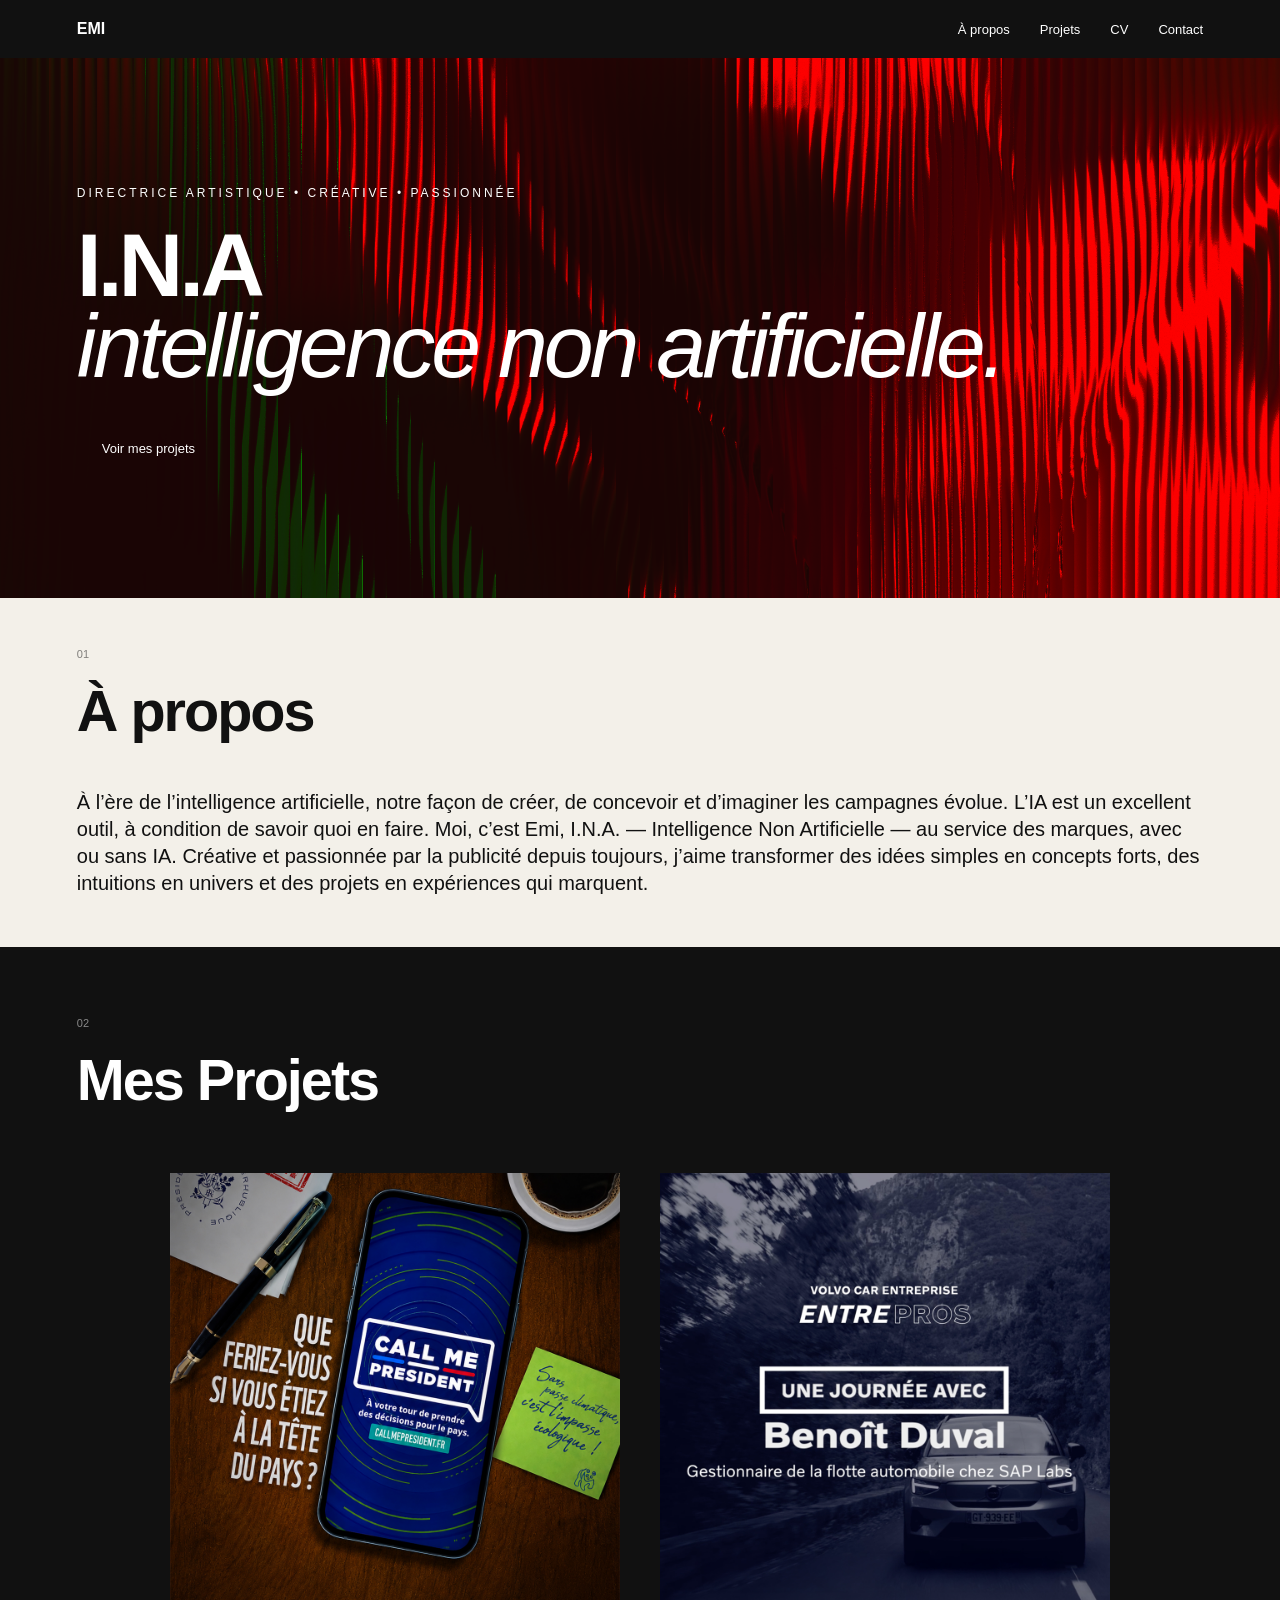
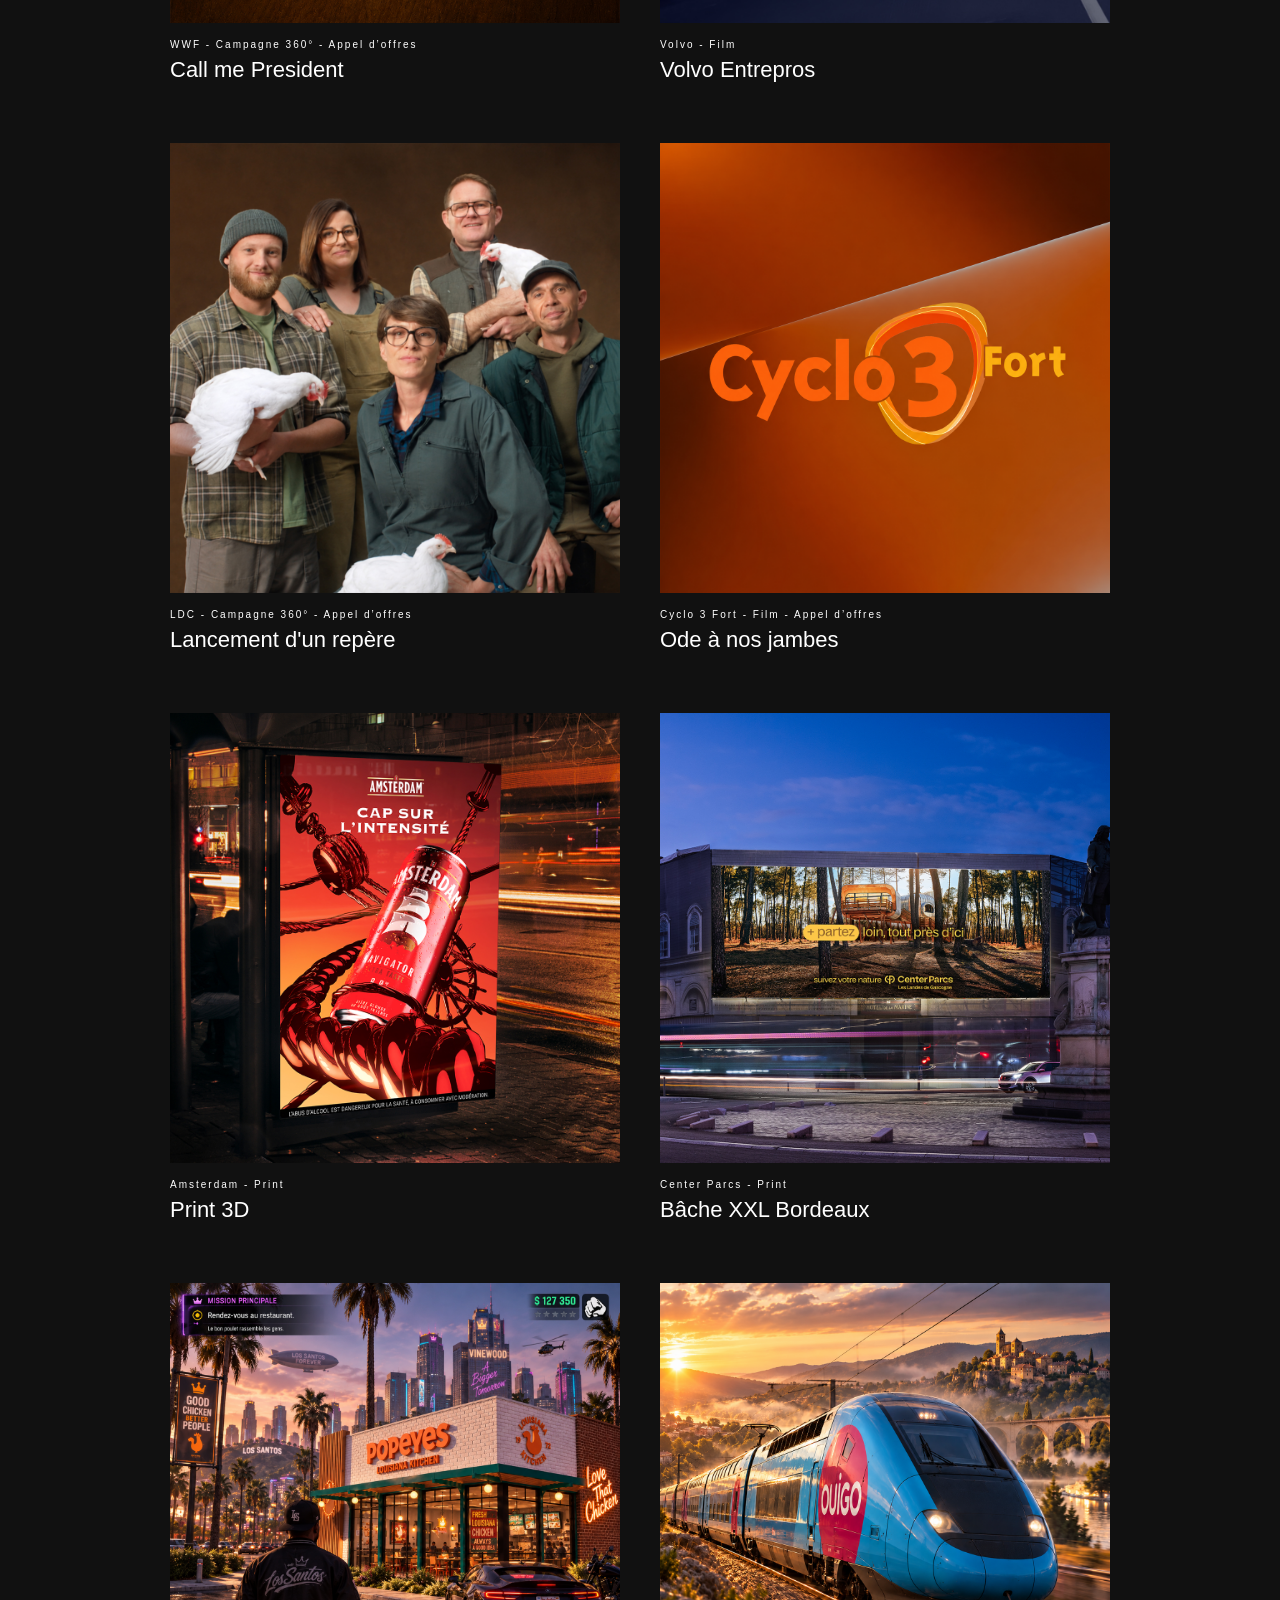
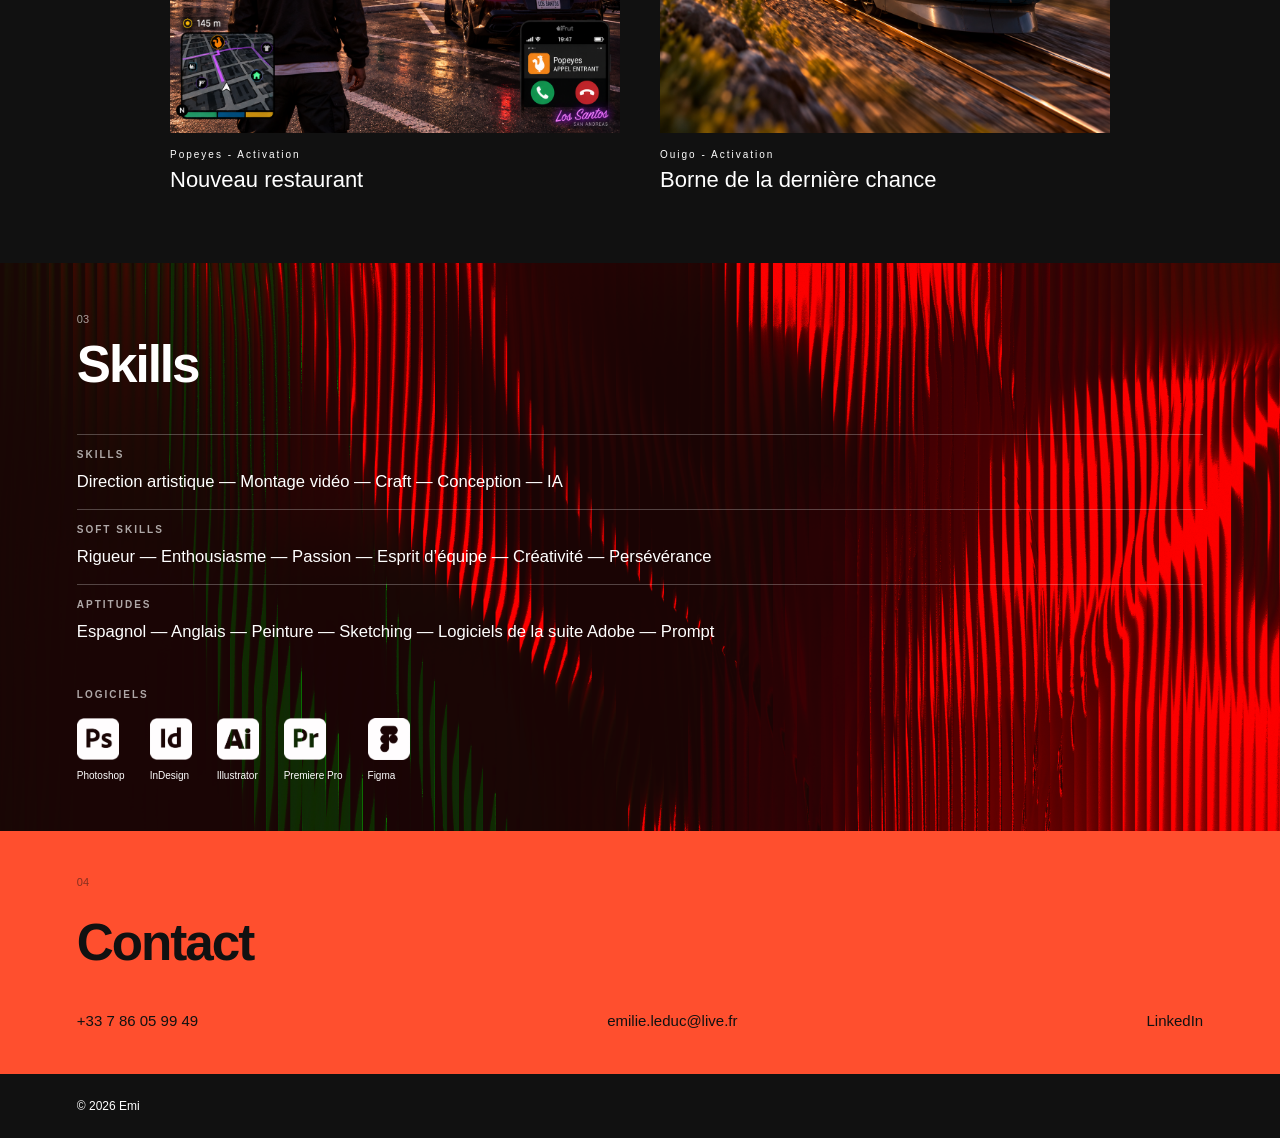
==== commit 2ec048c6: "ajustement contact" ====
--- a/index.html
+++ b/index.html
@@ -232,7 +232,8 @@
 
  <section class="contact" id="contact">
 
-  <p class="section-number">04 — CONTACT</p>
+<p class="section-number">04</p>
+<h2>Contact</h2>
 
   <div class="contact-info">
 
--- a/style.css
+++ b/style.css
@@ -874,6 +874,35 @@
   text-decoration: underline;
 }
 
+/* PROJET 1 — 3 VISUELS CAMPAGNE */
+
+.project1-campaign-images {
+  display: grid;
+  grid-template-columns: repeat(3, 1fr);
+  gap: 15px;
+  width: 100%;
+  margin: 60px 0;
+}
+
+.project1-campaign-images img {
+  width: 100%;
+  height: auto;
+  display: block;
+}
+
+/* ========================================
+   CONTACT
+======================================== */
+
+.contact .section-number {
+  margin-bottom: 25px;
+}
+
+.contact > h2 {
+  margin-bottom: 40px;
+  font-size: clamp(32px, 4vw, 54px);
+  letter-spacing: -2px;
+}
 
 /* ========================================
    VERSION MOBILE
@@ -881,26 +910,50 @@
 
 @media (max-width: 700px) {
 
-  /* NAVIGATION */
+/* CONTACT — MOBILE */
+
+.contact > h2 {
+  margin-bottom: 30px;
+  font-size: clamp(28px, 9vw, 48px);
+  letter-spacing: -1.5px;
+}
+
+
+  /* ========================================
+     NAVIGATION
+  ======================================== */
 
   .nav-links {
     display: none;
   }
 
-
-  /* HERO */
-
- .hero h1 {
+  .logo {
+    font-size: 14px;
+  }
+
+
+  /* ========================================
+     HERO
+  ======================================== */
+
+  .hero h1 {
     font-size: clamp(40px, 14vw, 65px);
+    line-height: 0.9;
     letter-spacing: -2px;
   }
 
   .intro {
-    font-size: 10px;
-  }
-
-
-  /* SECTIONS */
+    font-size: 12px;
+  }
+
+  .button {
+    font-size: 12px;
+  }
+
+
+  /* ========================================
+     SECTIONS
+  ======================================== */
 
   section {
     padding: 60px 6%;
@@ -908,10 +961,17 @@
 
   section h2 {
     font-size: clamp(28px, 9vw, 48px);
-  }
-
-
-  /* À PROPOS */
+    letter-spacing: -1.5px;
+  }
+
+  .section-number {
+    font-size: 12px;
+  }
+
+
+  /* ========================================
+     À PROPOS
+  ======================================== */
 
   .about {
     padding: 45px 6%;
@@ -919,20 +979,24 @@
 
   .about-text {
     margin-top: 30px;
-
-    font-size: 17px;
-    line-height: 1.45;
-  }
-
-
-  /* PROJETS */
+    font-size: 13px;
+    line-height: 1.6;
+  }
+
+
+  /* ========================================
+     PROJETS — PAGE D'ACCUEIL
+  ======================================== */
 
   .project-grid {
-    grid-template-columns: minmax(0, 1fr);
-
+    grid-template-columns: 1fr;
     gap: 40px;
-
     margin-top: 40px;
+  }
+
+  .project-info p {
+    font-size: 12px;
+    line-height: 1.4;
   }
 
   .project-info h3 {
@@ -940,7 +1004,9 @@
   }
 
 
-  /* PAGES PROJETS */
+  /* ========================================
+     PAGES PROJETS — RÈGLES GÉNÉRALES
+  ======================================== */
 
   .project-page {
     padding: 25px 4% 80px;
@@ -955,26 +1021,54 @@
     margin-bottom: 50px;
   }
 
- .project-header h1 {
+  .project-category {
+    font-size: 12px;
+    line-height: 1.5;
+  }
+
+  .project-header h1 {
     font-size: clamp(36px, 13vw, 60px);
+    line-height: 0.95;
     letter-spacing: -2px;
   }
 
-.project-description {
-  font-size: 13px;
-  line-height: 1.6;
-}
-
- .project-content h2 {
-    font-size: 21px;
-  }
-
-.project-content > p {
-  font-size: 13px;
-  line-height: 1.6;
-}
-
-  /* IMAGES / VIDÉOS */
+
+  /* DESCRIPTION */
+
+  .project-description {
+    margin-top: 25px;
+    font-size: 14px;
+    line-height: 1.6;
+  }
+
+
+  /* TITRES */
+
+  .project-content h2 {
+    display: block;
+    visibility: visible;
+    opacity: 1;
+
+    margin-top: 35px;
+    margin-bottom: 12px;
+
+    font-size: 20px;
+    line-height: 1.2;
+    letter-spacing: -0.5px;
+
+    color: #111;
+  }
+
+
+  /* TEXTES */
+
+  .project-content > p {
+    font-size: 14px;
+    line-height: 1.6;
+  }
+
+
+  /* GRANDES IMAGES ET VIDÉOS */
 
   .project-content > img,
   .project-content > video {
@@ -989,6 +1083,7 @@
     align-items: flex-start;
 
     gap: 20px;
+    margin: 35px 0;
   }
 
   .image-text-row img {
@@ -996,43 +1091,88 @@
     max-width: 100%;
   }
 
-.image-text-row p {
-  font-size: 12px;
-  line-height: 1.6;
-}
-
-
-  /* VIDÉOS VERTICALES */
+  .image-text-row p {
+    font-size: 12px;
+    line-height: 1.6;
+  }
+
+
+  /* ========================================
+     PROJET 1 — 3 VISUELS
+     2 EN HAUT + 1 CENTRÉ EN DESSOUS
+  ======================================== */
+
+  .project1-campaign-images {
+    display: grid !important;
+    grid-template-columns: repeat(2, minmax(0, 1fr)) !important;
+
+    width: 100% !important;
+    max-width: 100% !important;
+
+    gap: 12px !important;
+    margin: 40px 0 !important;
+
+    overflow: hidden;
+  }
+
+  .project1-campaign-images img {
+    display: block !important;
+
+    width: 100% !important;
+    max-width: 100% !important;
+    height: auto !important;
+
+    margin: 0 !important;
+  }
+
+  .project1-campaign-images img:nth-child(3) {
+    grid-column: 1 / 3 !important;
+
+    width: calc(50% - 6px) !important;
+    max-width: calc(50% - 6px) !important;
+
+    justify-self: center !important;
+  }
+
+
+  /* ========================================
+     PROJET 2 — 3 VIDÉOS VERTICALES
+     L'UNE SOUS L'AUTRE
+  ======================================== */
 
   .vertical-videos {
-    width: 100%;
-
-    display: flex;
-    justify-content: center;
-    align-items: flex-start;
-
-    gap: 10px;
-
-    margin: 40px 0;
+    display: flex !important;
+    flex-direction: column !important;
+    align-items: center !important;
+
+    width: 100% !important;
+    max-width: 100% !important;
+
+    gap: 25px !important;
+    margin: 40px 0 !important;
   }
 
   .vertical-videos video {
-    width: calc((100% - 20px) / 3);
-
-    height: auto;
+    display: block !important;
+
+    width: 75% !important;
+    max-width: 75% !important;
+    height: auto !important;
+
     aspect-ratio: 9 / 16;
-
     object-fit: cover;
-
-    background: black;
-  }
-
-
-  /* VIDÉOS HORIZONTALES */
+  }
+
+
+  /* ========================================
+     PROJET 3 — VIDÉOS HORIZONTALES
+     L'UNE SOUS L'AUTRE
+  ======================================== */
 
   .horizontal-videos {
     flex-direction: column;
     gap: 15px;
+    margin: 40px 0;
   }
 
   .horizontal-videos video {
@@ -1040,23 +1180,42 @@
   }
 
 
-  /* IMAGES VERTICALES */
-
-  .vertical-images {
-    grid-template-columns: 1fr;
-    gap: 20px;
-  }
-
-  .vertical-images img {
+  /* ========================================
+     PROJET 3 — 4 IMAGES
+     2 × 2
+  ======================================== */
+
+  body.project3-page .vertical-images {
+    display: grid;
+    grid-template-columns: repeat(2, minmax(0, 1fr));
+
     width: 100%;
-  }
-
-
-  /* PROJET 5 */
+    max-width: 100%;
+
+    gap: 12px;
+    margin: 40px 0;
+  }
+
+  body.project3-page .vertical-images img {
+    display: block;
+
+    width: 100%;
+    max-width: 100%;
+    height: auto;
+
+    margin: 0;
+  }
+
+
+  /* ========================================
+     PROJET 5 — 3 VISUELS
+  ======================================== */
 
   .project5-images {
     flex-direction: column;
+
     gap: 20px;
+    margin: 40px 0;
   }
 
   .project5-images img {
@@ -1064,25 +1223,114 @@
   }
 
 
-  /* STORYBOARD */
+  /* ========================================
+     PROJET 4 — STORYBOARD MOBILE
+     14 IMAGES SUR 3 COLONNES
+  ======================================== */
 
   .storyboard {
-    grid-template-columns: repeat(2, 1fr);
-    gap: 12px;
-  }
-
-.storyboard-item p {
-  font-size: 12px;
-  line-height: 1.5;
-}
+    display: grid;
+    grid-template-columns: repeat(3, minmax(0, 1fr));
+
+    width: 100%;
+    gap: 10px;
+    margin: 40px 0;
+  }
+
+  .storyboard img {
+    display: block;
+    width: 100%;
+    max-width: 100%;
+    height: auto;
+  }
+
+
+  /* ========================================
+     PROJET 4 — STORYBOARD DÉTAILLÉ MOBILE
+     2 COLONNES
+  ======================================== */
 
   .storyboard-detail {
-    grid-template-columns: 1fr;
-    gap: 35px;
-  }
-
-
-  /* CONTACT */
+    display: grid;
+    grid-template-columns: repeat(2, minmax(0, 1fr));
+
+    width: 100%;
+    gap: 30px 12px;
+    margin: 50px 0;
+  }
+
+  .storyboard-item {
+    width: 100%;
+    min-width: 0;
+  }
+
+  .storyboard-item img {
+    display: block;
+    width: 100%;
+    max-width: 100%;
+    height: auto;
+  }
+
+  .storyboard-item p {
+    margin-top: 10px;
+
+    font-size: 12px;
+    line-height: 1.5;
+    text-align: center;
+  }
+
+
+  /* ========================================
+     PROJET SUIVANT
+  ======================================== */
+
+  .next-project {
+    margin-top: 70px;
+    padding: 45px 0;
+  }
+
+  .next-project span {
+    font-size: 12px;
+    letter-spacing: 1.5px;
+  }
+
+  .next-project h2 {
+    margin-top: 14px;
+
+    font-size: 22px;
+    line-height: 1.1;
+  }
+
+
+  /* ========================================
+     COMPÉTENCES
+  ======================================== */
+
+  .skills > h2 {
+    font-size: clamp(28px, 9vw, 48px);
+  }
+
+  .skills-block h3 {
+    font-size: 12px;
+  }
+
+  .skills-line {
+    font-size: 12px;
+    line-height: 1.5;
+  }
+
+  .software-block h3 {
+    font-size: 12px;
+  }
+
+  .software p {
+    font-size: 12px;
+  }
+
+
+  /* ========================================
+     CONTACT
+  ======================================== */
 
   .contact-info {
     flex-direction: column;
@@ -1092,16 +1340,37 @@
   }
 
   .contact-info a {
-    font-size: 14px;
-  }
-
-
-  /* FOOTER */
+    font-size: 13px;
+  }
+
+
+  /* ========================================
+     FOOTER
+  ======================================== */
 
   footer {
     flex-direction: column;
+
     gap: 20px;
 
-    font-size: 11px;
-  }
+    font-size: 12px;
+  }
+
+
+  /* ========================================
+     PAGE CV
+  ======================================== */
+
+  .cv-simple p {
+    font-size: 12px;
+  }
+
+  .cv-download {
+    font-size: 12px;
+  }
+
+  .cv-back {
+    font-size: 12px;
+  }
+
 }
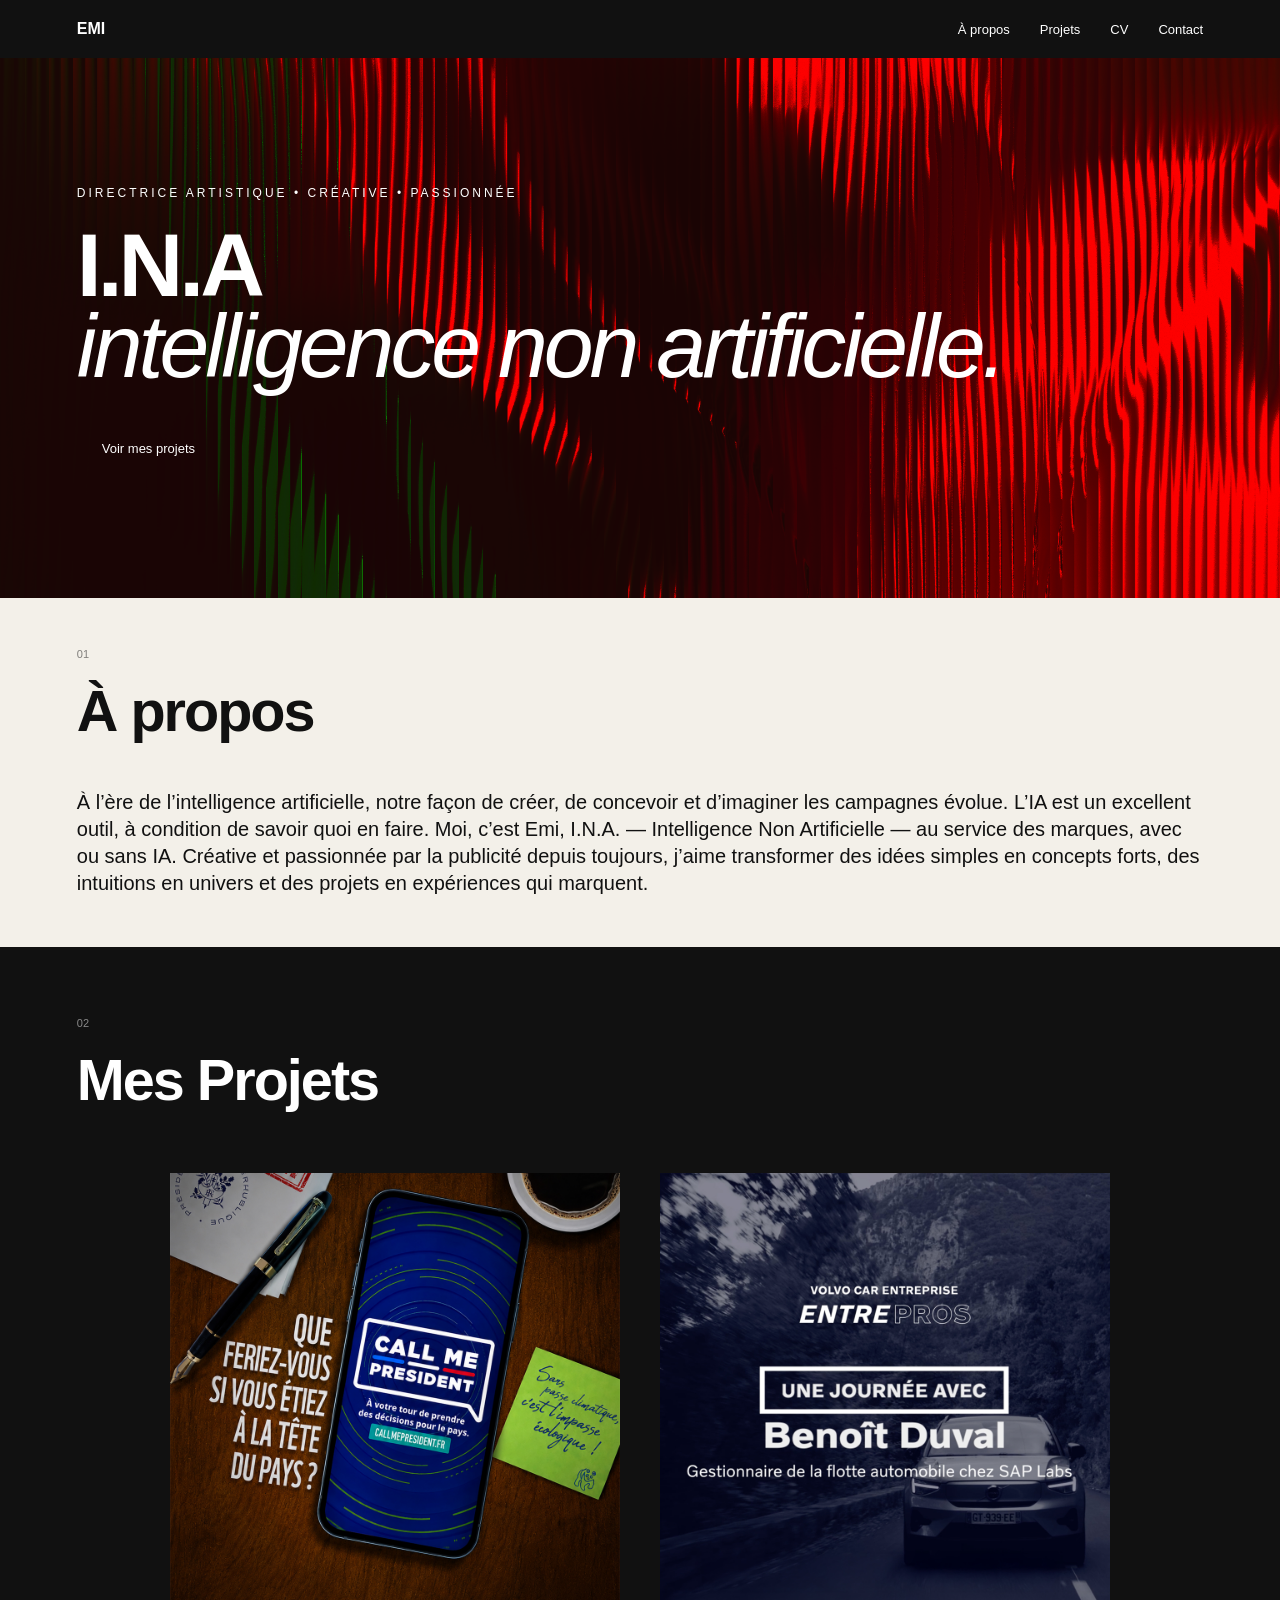
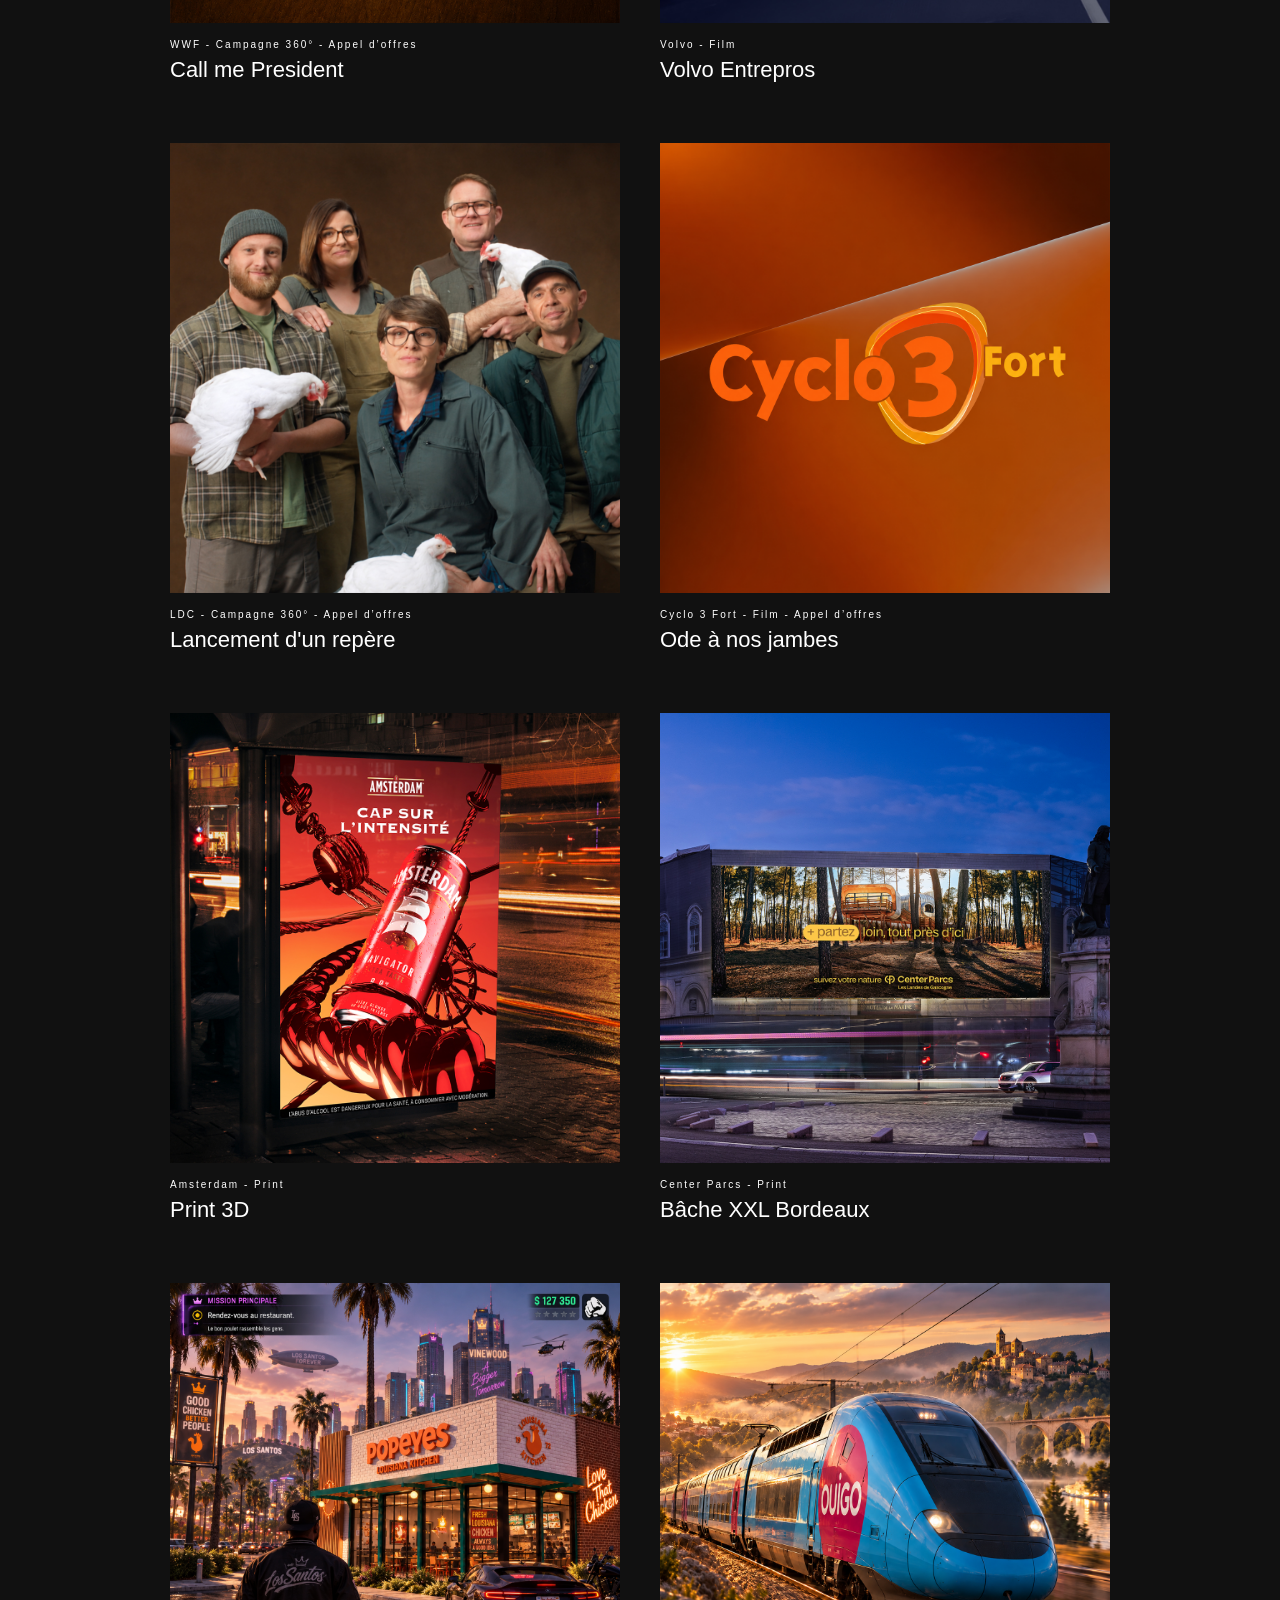
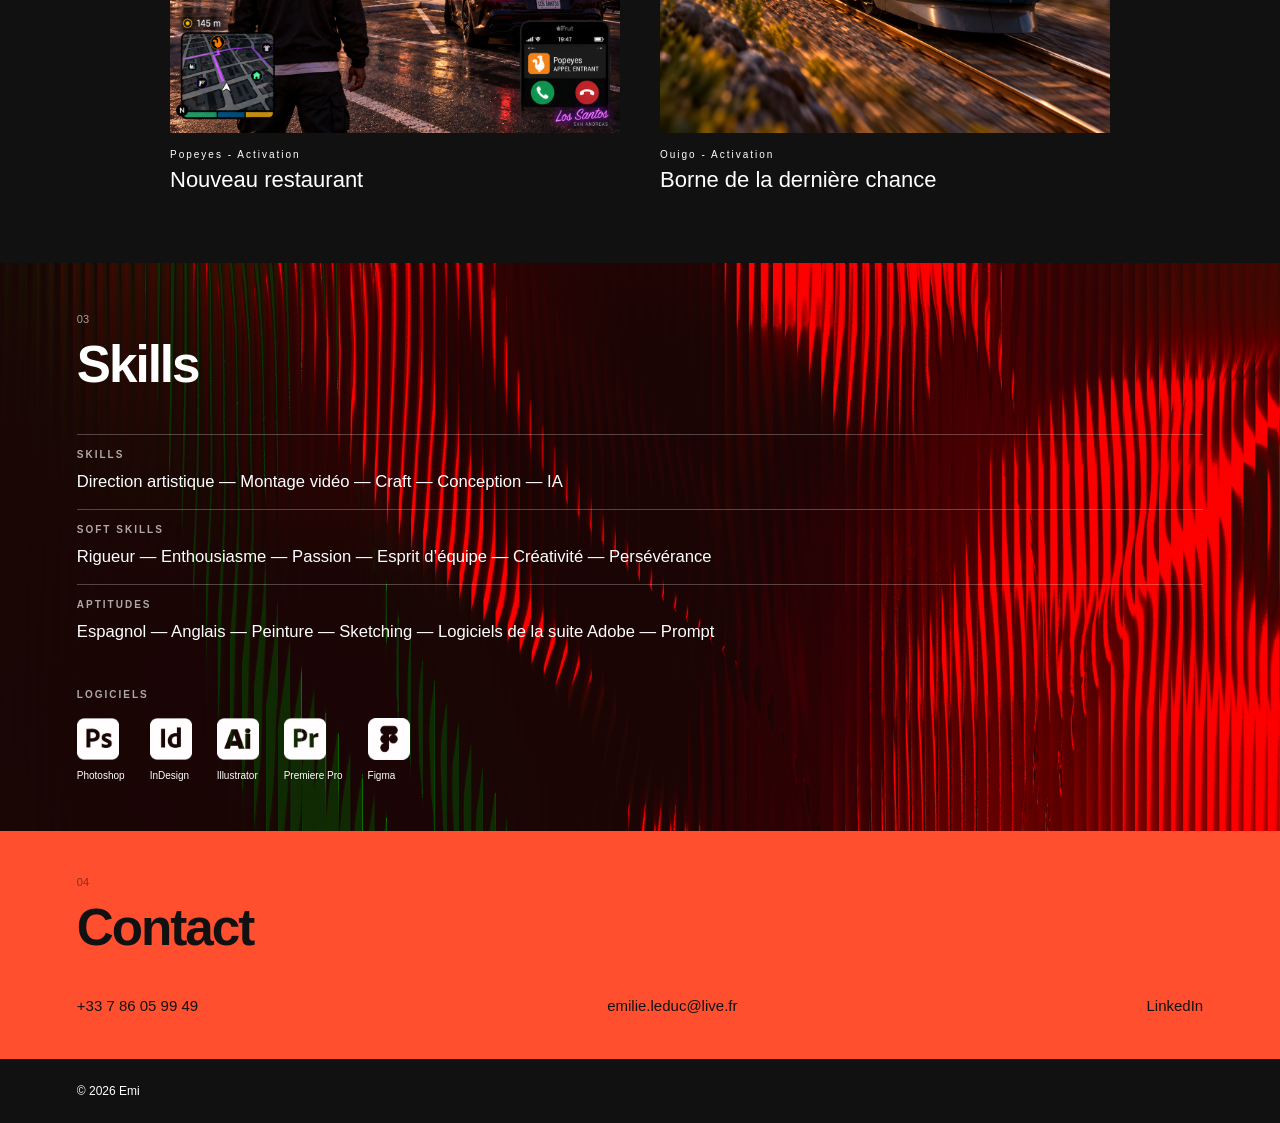
==== commit a0395c0e: "update cv mobile" ====
--- a/index.html
+++ b/index.html
@@ -249,6 +249,10 @@
       LinkedIn
     </a>
 
+<a href="cv/cv-emilie-leduc.pdf" target="_blank" class="contact-cv">
+  CV
+</a>
+
   </div>
 
 </section>
--- a/style.css
+++ b/style.css
@@ -895,15 +895,22 @@
 ======================================== */
 
 .contact .section-number {
-  margin-bottom: 25px;
+  margin-bottom: 10px;
 }
 
 .contact > h2 {
+  margin-top: 0;
   margin-bottom: 40px;
   font-size: clamp(32px, 4vw, 54px);
   letter-spacing: -2px;
 }
 
+/* CV CONTACT — CACHÉ SUR DESKTOP */
+
+.contact-cv {
+  display: none;
+}
+
 /* ========================================
    VERSION MOBILE
 ======================================== */
@@ -912,7 +919,12 @@
 
 /* CONTACT — MOBILE */
 
+ .contact .section-number {
+    margin-bottom: 10px;
+  }
+
 .contact > h2 {
+  margin-top: 0;
   margin-bottom: 30px;
   font-size: clamp(28px, 9vw, 48px);
   letter-spacing: -1.5px;
@@ -1207,21 +1219,40 @@
   }
 
 
-  /* ========================================
-     PROJET 5 — 3 VISUELS
-  ======================================== */
-
-  .project5-images {
-    flex-direction: column;
-
-    gap: 20px;
-    margin: 40px 0;
-  }
-
-  .project5-images img {
-    width: 100%;
-  }
-
+ /* ========================================
+   PROJET 5 — 3 IMAGES MOBILE
+   2 EN HAUT + 1 CENTRÉE EN DESSOUS
+======================================== */
+
+.project5-images {
+  display: grid;
+  grid-template-columns: repeat(2, minmax(0, 1fr));
+
+  width: 100%;
+  max-width: 100%;
+
+  gap: 12px;
+  margin: 40px 0;
+}
+
+.project5-images img {
+  display: block;
+
+  width: 100%;
+  max-width: 100%;
+  height: auto;
+
+  margin: 0;
+}
+
+.project5-images img:nth-child(3) {
+  grid-column: 1 / 3;
+
+  width: calc(50% - 6px);
+  max-width: calc(50% - 6px);
+
+  justify-self: center;
+}
 
   /* ========================================
      PROJET 4 — STORYBOARD MOBILE
@@ -1373,4 +1404,10 @@
     font-size: 12px;
   }
 
+/* CV CONTACT — VISIBLE SUR MOBILE */
+
+.contact-cv {
+  display: block;
+}
+
 }
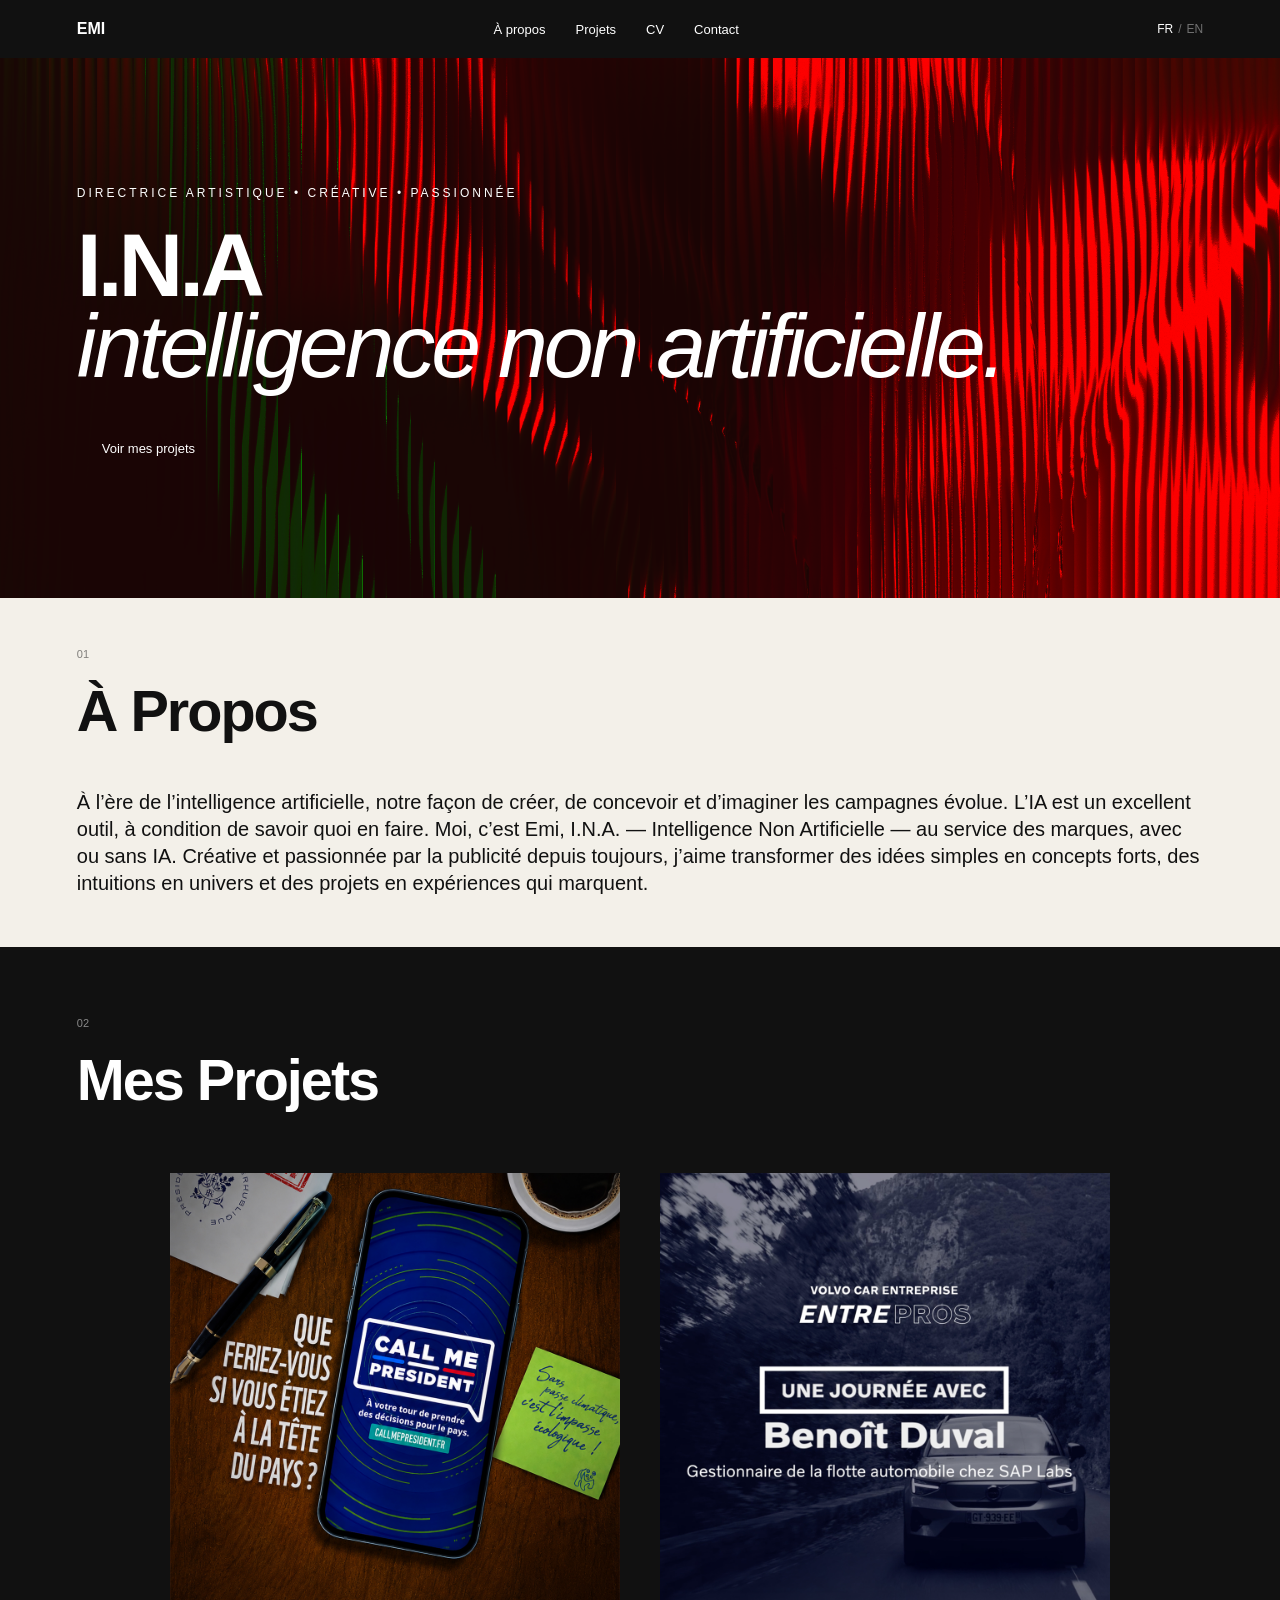
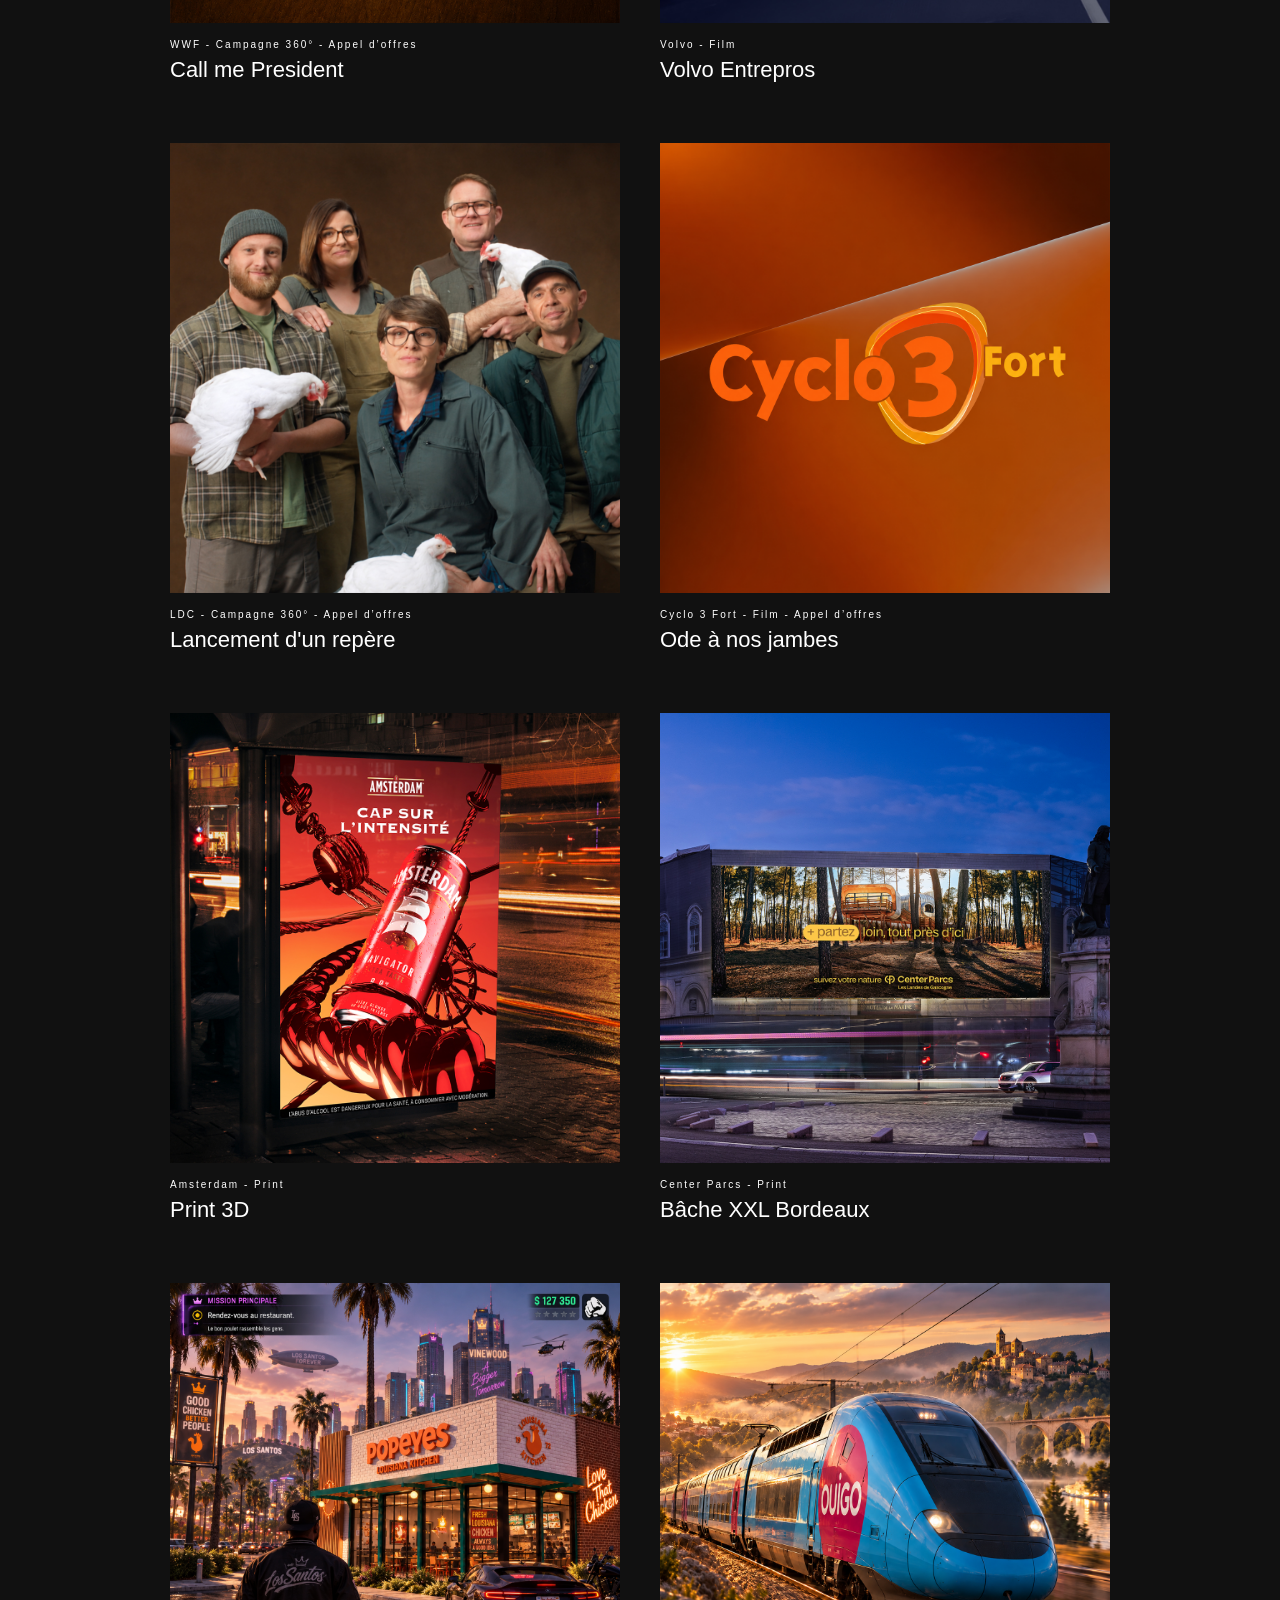
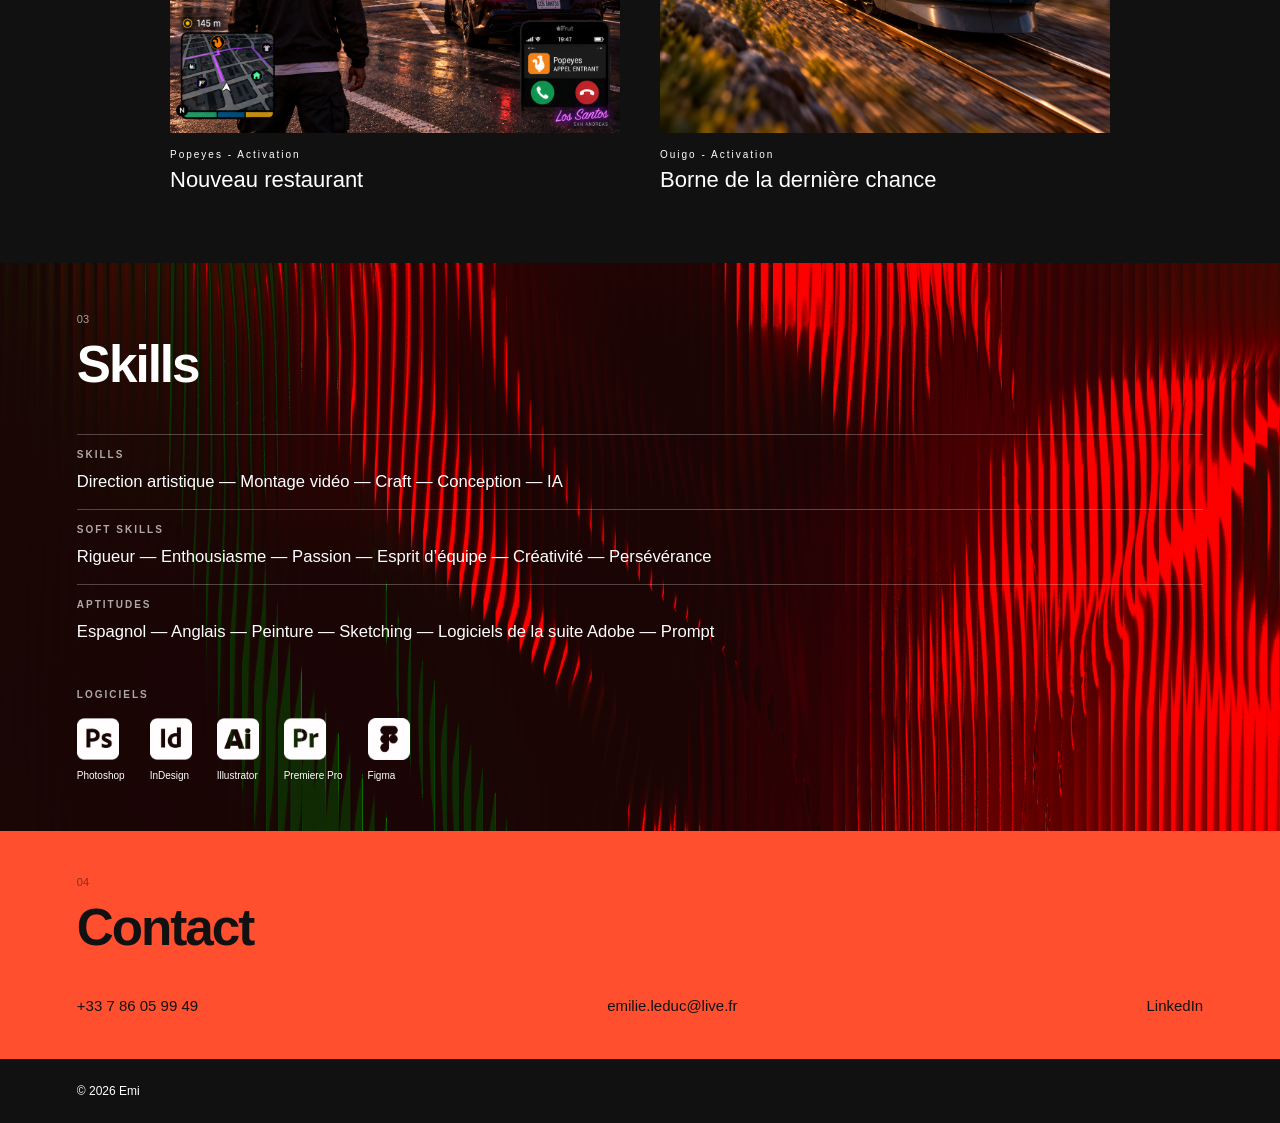
==== commit 40296a17: "update en" ====
--- a/index.html
+++ b/index.html
@@ -1,269 +1,629 @@
 <!DOCTYPE html>
 <html lang="fr">
+
 <head>
   <meta charset="UTF-8">
   <meta name="viewport" content="width=device-width, initial-scale=1.0">
+
   <title>Mon Portfolio Créatif</title>
+
   <link rel="stylesheet" href="style.css">
 </head>
 
+
 <body>
 
- <nav>
-      <div class="logo">EMI</div>
-
-      <div class="nav-links">
-        <a href="#about">À propos</a>
-        <a href="#projects">Projets</a>
-<a href="cv/cv-emilie-leduc.pdf" target="_blank">
+
+<!-- ========================================
+     NAVIGATION
+======================================== -->
+
+<nav>
+
+  <div class="logo">EMI</div>
+
+  <div class="nav-links">
+
+    <a href="#about"
+       data-fr="À propos"
+       data-en="About">
+      À propos
+    </a>
+
+    <a href="#projects"
+       data-fr="Projets"
+       data-en="Projects">
+      Projets
+    </a>
+
+  <a href="cv/cv-emilie-leduc.pdf"
+   target="_blank"
+   data-fr="CV"
+   data-en="Resume">
   CV
 </a>
-        <a href="#contact">Contact</a>
-      </div>
-    </nav>
-
-  <header class="hero">
-
-    <div class="hero-content">
-      <p class="intro">Directrice artistique • Créative • Passionnée</p>
-
-      <h1>
-        I.N.A
-        <span>intelligence non artificielle.</span>
-      </h1>
-
-      <a href="#projects" class="button">
-        Voir mes projets
-      </a>
-    </div>
-  </header>
-
-
-  <section id="about" class="about">
-    <p class="section-number">01</p>
-
-    <h2>À propos</h2>
-
-    <p class="about-text">
-     À l’ère de l’intelligence artificielle, notre façon de créer, de concevoir et d’imaginer 	les campagnes évolue. L’IA est un excellent outil, à condition de savoir quoi en faire.
+
+    <a href="#contact"
+       data-fr="Contact"
+       data-en="Contact">
+      Contact
+    </a>
+
+  </div>
+
+
+  <!-- CHOIX DE LANGUE -->
+
+  <div class="language-switch">
+
+    <button type="button" id="lang-fr" class="active">
+      FR
+    </button>
+
+    <span>/</span>
+
+    <button type="button" id="lang-en">
+      EN
+    </button>
+
+  </div>
+
+</nav>
+
+
+
+<!-- ========================================
+     HERO
+======================================== -->
+
+<header class="hero">
+
+  <div class="hero-content">
+
+    <p class="intro"
+       data-fr="Directrice artistique • Créative • Passionnée"
+       data-en="Art Director • Creative • Passionate">
+      Directrice artistique • Créative • Passionnée
+    </p>
+
+
+<h1>
+
+  <span
+    class="ina-title"
+    data-fr="I.N.A"
+    data-en="N.A.I">
+    I.N.A
+  </span>
+
+  <span
+    class="ina-description"
+    data-fr="intelligence non artificielle."
+    data-en="non-artificial intelligence.">
+    intelligence non artificielle.
+  </span>
+
+</h1>
+
+
+    <a href="#projects"
+       class="button"
+       data-fr="Voir mes projets"
+       data-en="View my projects">
+      Voir mes projets
+    </a>
+
+  </div>
+
+</header>
+
+
+
+<!-- ========================================
+     À PROPOS
+======================================== -->
+
+<section id="about" class="about">
+
+  <p class="section-number">01</p>
+
+
+  <h2
+    data-fr="À Propos"
+    data-en="About">
+    À propos
+  </h2>
+
+
+  <p class="about-text"
+
+     data-fr="À l’ère de l’intelligence artificielle, notre façon de créer, de concevoir et d’imaginer les campagnes évolue. L’IA est un excellent outil, à condition de savoir quoi en faire.
 
 Moi, c’est Emi, I.N.A. — Intelligence Non Artificielle — au service des marques, avec ou sans IA.
 
-Créative et passionnée par la publicité depuis toujours, j’aime transformer des idées simples en concepts forts, des intuitions en univers et des projets en expériences qui marquent.
+Créative et passionnée par la publicité depuis toujours, j’aime transformer des idées simples en concepts forts, des intuitions en univers et des projets en expériences qui marquent."
+
+     data-en="In the age of artificial intelligence, the way we create, design and imagine campaigns is evolving. AI is a powerful tool — as long as you know what to do with it.
+
+I’m Emi, N.A.I. — Non-Artificial Intelligence — putting creativity to work for brands, with or without AI.
+
+Creative and passionate about advertising for as long as I can remember, I love turning simple ideas into powerful concepts, intuitions into worlds, and projects into memorable experiences.">
+
+    À l’ère de l’intelligence artificielle, notre façon de créer, de concevoir et d’imaginer les campagnes évolue. L’IA est un excellent outil, à condition de savoir quoi en faire.
+
+    Moi, c’est Emi, I.N.A. — Intelligence Non Artificielle — au service des marques, avec ou sans IA.
+
+    Créative et passionnée par la publicité depuis toujours, j’aime transformer des idées simples en concepts forts, des intuitions en univers et des projets en expériences qui marquent.
+
+  </p>
+
+</section>
+
+
+
+<!-- ========================================
+     PROJETS
+======================================== -->
+
+<section id="projects" class="projects">
+
+  <p class="section-number">02</p>
+
+
+  <h2
+    data-fr="Mes Projets"
+    data-en="My Projects">
+    Mes Projets
+  </h2>
+
+
+  <div class="project-grid">
+
+
+
+    <!-- PROJET 1 -->
+
+    <a href="projets/projet1.html" class="project-link">
+
+      <article class="project-card">
+
+        <div class="project-image project-one"></div>
+
+        <div class="project-info">
+
+          <p
+            data-fr="WWF - Campagne 360° - Appel d’offres"
+            data-en="WWF - 360° Campaign - Pitch">
+            WWF - Campagne 360° - Appel d’offres
+          </p>
+
+          <h3>
+            Call me President
+          </h3>
+
+        </div>
+
+      </article>
+
+    </a>
+
+
+
+    <!-- PROJET 2 -->
+
+    <a href="projets/projet2.html" class="project-link">
+
+      <article class="project-card">
+
+        <div class="project-image project-two"></div>
+
+        <div class="project-info">
+
+          <p
+            data-fr="Volvo - Film"
+            data-en="Volvo - Film">
+            Volvo - Film
+          </p>
+
+          <h3>
+            Volvo Entrepros
+          </h3>
+
+        </div>
+
+      </article>
+
+    </a>
+
+
+
+    <!-- PROJET 3 -->
+
+    <a href="projets/projet3.html" class="project-link">
+
+      <article class="project-card">
+
+        <div class="project-image project-three"></div>
+
+        <div class="project-info">
+
+          <p
+            data-fr="LDC - Campagne 360° - Appel d’offres"
+            data-en="LDC - 360° Campaign - Pitch">
+            LDC - Campagne 360° - Appel d’offres
+          </p>
+
+          <h3
+            data-fr="Lancement d'un repère"
+            data-en="Launching a New Label">
+            Lancement d'un repère
+          </h3>
+
+        </div>
+
+      </article>
+
+    </a>
+
+
+
+    <!-- PROJET 4 -->
+
+    <a href="projets/projet4.html" class="project-link">
+
+      <article class="project-card">
+
+        <div class="project-image project-four"></div>
+
+        <div class="project-info">
+
+          <p
+            data-fr="Cyclo 3 Fort - Film - Appel d’offres"
+            data-en="Cyclo 3 Fort - Film - Pitch">
+            Cyclo 3 Fort - Film - Appel d’offres
+          </p>
+
+          <h3
+            data-fr="Ode à nos jambes"
+            data-en="Ode to Our Legs">
+            Ode à nos jambes
+          </h3>
+
+        </div>
+
+      </article>
+
+    </a>
+
+
+
+    <!-- PROJET 5 -->
+
+    <a href="projets/projet5.html" class="project-link">
+
+      <article class="project-card">
+
+        <div class="project-image project-five"></div>
+
+        <div class="project-info">
+
+<p
+  data-fr="Amsterdam - Print"
+  data-en="Amsterdam - Print">
+  Amsterdam - Print
+</p>
+
+          <h3>
+            Print 3D
+          </h3>
+
+        </div>
+
+      </article>
+
+    </a>
+
+
+
+    <!-- PROJET 6 -->
+
+    <a href="projets/projet6.html" class="project-link">
+
+      <article class="project-card">
+
+        <div class="project-image project-six"></div>
+
+        <div class="project-info">
+
+         <p
+  data-fr="Center Parcs - Print"
+  data-en="Center Parcs - Print">
+  Center Parcs - Print
+</p>
+
+          <h3
+            data-fr="Bâche XXL Bordeaux"
+            data-en="XXL Billboard - Bordeaux">
+            Bâche XXL Bordeaux
+          </h3>
+
+        </div>
+
+      </article>
+
+    </a>
+
+
+
+    <!-- PROJET 7 -->
+
+    <a href="projets/projet7.html" class="project-link">
+
+      <article class="project-card">
+
+        <div class="project-image project-seven"></div>
+
+        <div class="project-info">
+
+       <p
+  data-fr="Popeyes - Activation"
+  data-en="Popeyes - Activation">
+  Popeyes - Activation
+</p>
+
+          <h3
+            data-fr="Nouveau restaurant"
+            data-en="New Restaurant">
+            Nouveau restaurant
+          </h3>
+
+        </div>
+
+      </article>
+
+    </a>
+
+
+
+    <!-- PROJET 8 -->
+
+    <a href="projets/projet8.html" class="project-link">
+
+      <article class="project-card">
+
+        <div class="project-image project-eight"></div>
+
+        <div class="project-info">
+
+          <p
+  data-fr="Ouigo - Activation"
+  data-en="Ouigo - Activation">
+  Ouigo - Activation
+</p>
+
+          <h3
+            data-fr="Borne de la dernière chance"
+            data-en="The Last-Chance Ticket Machine">
+            Borne de la dernière chance
+          </h3>
+
+        </div>
+
+      </article>
+
+    </a>
+
+
+  </div>
+
+</section>
+
+
+
+<!-- ========================================
+     SKILLS
+======================================== -->
+
+<section class="skills">
+
+  <p class="section-number">03</p>
+
+  <h2>
+    Skills
+  </h2>
+
+
+
+  <!-- SKILLS -->
+
+  <div class="skills-block">
+
+    <h3>
+      Skills
+    </h3>
+
+    <p class="skills-line"
+       data-fr="Direction artistique — Montage vidéo — Craft — Conception — IA"
+       data-en="Art Direction - Video Editing - Craft - Conception - AI">
+
+      Direction artistique — Montage vidéo — Craft — Conception — IA
+
     </p>
-  </section>
-
-
-  <section id="projects" class="projects">
-
-    <p class="section-number">02</p>
-
-    <h2>Mes Projets</h2>
-
-    <div class="project-grid">
-
-<a href="projets/projet1.html" class="project-link">
-
-  <article class="project-card">
-    <div class="project-image project-one"></div>
-
-    <div class="project-info">
-      <p>WWF - Campagne 360° - Appel d’offres</p>
-      <h3>Call me President</h3>
-    </div>
-  </article>
-
-</a>
-
-<a href="projets/projet2.html" class="project-link">
-
-      <article class="project-card">
-        <div class="project-image project-two"></div>
-
-        <div class="project-info">
-          <p>Volvo -  Film</p>
-          <h3>Volvo Entrepros</h3>
-        </div>
-      </article>
-</a>
-
-<a href="projets/projet3.html" class="project-link">
-
-      <article class="project-card">
-        <div class="project-image project-three"></div>
-
-        <div class="project-info">
-          <p>LDC - Campagne 360° - Appel d’offres</p>
-          <h3>Lancement d'un repère</h3>
-        </div>
-      </article>
-</a>
-
-<a href="projets/projet4.html" class="project-link">
-
-      <article class="project-card">
-        <div class="project-image project-four"></div>
-
-        <div class="project-info">
-          <p>Cyclo 3 Fort - Film - Appel d’offres</p>
-          <h3>Ode à nos jambes</h3>
-        </div>
-      </article>
-</a>
-
-<a href="projets/projet5.html" class="project-link">
-
-  <article class="project-card">
-    <div class="project-image project-five"></div>
-
-    <div class="project-info">
-      <p>Amsterdam - Print</p>
-      <h3>Print 3D</h3>
-    </div>
-  </article>
-
-</a>
-
-<a href="projets/projet6.html" class="project-link">
-
-  <article class="project-card">
-    <div class="project-image project-six"></div>
-
-    <div class="project-info">
-      <p>Center Parcs - Print</p>
-      <h3>Bâche XXL Bordeaux</h3>
-    </div>
-  </article>
-
-</a>
-
-<a href="projets/projet7.html" class="project-link">
-
-  <article class="project-card">
-    <div class="project-image project-seven"></div>
-
-    <div class="project-info">
-      <p>Popeyes - Activation </p>
-      <h3>Nouveau restaurant</h3>
-    </div>
-  </article>
-
-</a>
-
-<a href="projets/projet8.html" class="project-link">
-
-  <article class="project-card">
-    <div class="project-image project-eight"></div>
-
-    <div class="project-info">
-      <p>Ouigo - Activation</p>
-      <h3>Borne de la dernière chance</h3>
-    </div>
-  </article>
-
-</a>
-
-    </div>
-
-  </section>
-
-
-  <section class="skills">
-
-  <p class="section-number">03</p>
-  <h2>Skills</h2>
+
+  </div>
+
+
+
+  <!-- SOFT SKILLS -->
 
   <div class="skills-block">
-    <h3>Skills</h3>
-    <p class="skills-line">
-      Direction artistique — Montage vidéo — Craft — Conception — IA
+
+    <h3>
+      Soft skills
+    </h3>
+
+    <p class="skills-line"
+       data-fr="Rigueur — Enthousiasme — Passion — Esprit d’équipe — Créativité — Persévérance"
+       data-en="Attention to Detail — Enthusiasm — Passion — Team Spirit — Creativity — Perseverance">
+
+      Rigueur — Enthousiasme — Passion — Esprit d’équipe — Créativité — Persévérance
+
     </p>
-  </div>
+
+  </div>
+
+
+
+  <!-- APTITUDES -->
 
   <div class="skills-block">
-    <h3>Soft skills</h3>
-    <p class="skills-line">
-      Rigueur — Enthousiasme — Passion — Esprit d’équipe — Créativité — Persévérance
+
+    <h3
+      data-fr="Aptitudes"
+      data-en="Additional Skills">
+      Aptitudes
+    </h3>
+
+    <p class="skills-line"
+       data-fr="Espagnol — Anglais — Peinture — Sketching — Logiciels de la suite Adobe — Prompt"
+       data-en="Spanish — English — Painting — Sketching — Adobe Creative Suite — Prompt Engineering">
+
+      Espagnol — Anglais — Peinture — Sketching — Logiciels de la suite Adobe — Prompt
+
     </p>
-  </div>
-
-  <div class="skills-block">
-    <h3>Aptitudes</h3>
-    <p class="skills-line">
-      Espagnol — Anglais — Peinture — Sketching — Logiciels de la suite Adobe — Prompt
-    </p>
-  </div>
+
+  </div>
+
+
+
+  <!-- LOGICIELS -->
 
   <div class="software-block">
-    <h3>Logiciels</h3>
+
+    <h3
+      data-fr="Logiciels"
+      data-en="Software">
+      Logiciels
+    </h3>
+
 
     <div class="software-icons">
+
 
       <div class="software">
         <img src="images/photoshop.png" alt="Photoshop">
         <p>Photoshop</p>
       </div>
 
-     <div class="software">
+
+      <div class="software">
         <img src="images/indesign.png" alt="InDesign">
         <p>InDesign</p>
       </div>
+
 
       <div class="software">
         <img src="images/illustrator.png" alt="Illustrator">
         <p>Illustrator</p>
       </div>
 
+
       <div class="software">
         <img src="images/premiere-pro.png" alt="Premiere Pro">
         <p>Premiere Pro</p>
       </div>
 
+
       <div class="software">
         <img src="images/figma.png" alt="Figma">
         <p>Figma</p>
       </div>
 
+
     </div>
+
   </div>
 
 </section>
 
 
- <section class="contact" id="contact">
-
-<p class="section-number">04</p>
-<h2>Contact</h2>
+
+<!-- ========================================
+     CONTACT
+======================================== -->
+
+<section class="contact" id="contact">
+
+  <p class="section-number">04</p>
+
+  <h2>
+    Contact
+  </h2>
+
 
   <div class="contact-info">
+
+
+    <!-- TÉLÉPHONE -->
 
     <a href="tel:+33786059949">
       +33 7 86 05 99 49
     </a>
 
+
+    <!-- EMAIL -->
+
     <a href="mailto:emilie.leduc@live.fr">
       emilie.leduc@live.fr
     </a>
 
-    <a href="https://www.linkedin.com/in/emilie-leduc-5305141a3/" target="_blank">
+
+    <!-- LINKEDIN -->
+
+    <a href="https://www.linkedin.com/in/emilie-leduc-5305141a3/"
+       target="_blank">
       LinkedIn
     </a>
 
-<a href="cv/cv-emilie-leduc.pdf" target="_blank" class="contact-cv">
+
+    <!-- CV MOBILE -->
+
+   <a href="cv/cv-emilie-leduc.pdf"
+   target="_blank"
+   class="contact-cv"
+   data-fr="CV"
+   data-en="Resume">
   CV
 </a>
 
+
   </div>
 
 </section>
 
 
-  <footer>
-    <p>© 2026 Emi</p>
-
-  </footer>
+
+<!-- ========================================
+     FOOTER
+======================================== -->
+
+<footer>
+
+  <p>
+    © 2026 Emi
+  </p>
+
+</footer>
+
+
+
+<!-- ========================================
+     JAVASCRIPT
+======================================== -->
 
 <script src="script.js"></script>
 
+
 </body>
+
 </html>
--- a/style.css
+++ b/style.css
@@ -56,6 +56,73 @@
 
 .nav-links a {
   font-size: 13px;
+}
+
+
+/* ========================================
+   CHOIX DE LANGUE FR / EN
+======================================== */
+
+.language-switch {
+  display: flex;
+  align-items: center;
+  gap: 5px;
+
+  margin-left: 30px;
+
+  font-size: 12px;
+}
+
+.language-switch button {
+  padding: 0;
+
+  border: none;
+  background: none;
+
+  color: white;
+
+  font-family: inherit;
+  font-size: 12px;
+
+  cursor: pointer;
+
+  opacity: 0.4;
+
+  transition: opacity 0.2s ease;
+}
+
+.language-switch button:hover {
+  opacity: 0.7;
+}
+
+.language-switch button.active {
+  opacity: 1;
+}
+
+.language-switch span {
+  opacity: 0.4;
+}
+
+/* ========================================
+   CHOIX DE LANGUE — PAGES PROJETS
+======================================== */
+
+.project-language-switch {
+  position: absolute;
+  top: 40px;
+  right: 4%;
+
+  margin-left: 0;
+
+  z-index: 100;
+}
+
+.project-language-switch button {
+  color: #111;
+}
+
+.project-language-switch span {
+  color: #111;
 }
 
 
@@ -103,6 +170,14 @@
 
 .hero h1 span {
   display: block;
+}
+
+.hero h1 .ina-title {
+  font-style: normal;
+  font-weight: inherit;
+}
+
+.hero h1 .ina-description {
   font-style: italic;
   font-weight: 400;
 }
@@ -912,6 +987,23 @@
 }
 
 /* ========================================
+   PROJET 1 — RÉCOMPENSES
+   3 récompenses les unes sous les autres
+======================================== */
+
+.awards {
+  display: flex !important;
+  flex-direction: column !important;
+  align-items: flex-start !important;
+  gap: 12px !important;
+}
+
+.awards > * {
+  width: 100% !important;
+  margin: 0 !important;
+}
+
+/* ========================================
    VERSION MOBILE
 ======================================== */
 
@@ -930,6 +1022,21 @@
   letter-spacing: -1.5px;
 }
 
+/* CHOIX DE LANGUE — PROJETS MOBILE */
+
+.project-language-switch {
+  top: 25px;
+  right: 4%;
+}
+
+.project-language-switch button {
+  font-size: 12px;
+}
+
+.project-language-switch span {
+  font-size: 12px;
+}
+
 
   /* ========================================
      NAVIGATION
@@ -1410,4 +1517,19 @@
   display: block;
 }
 
+/* ========================================
+   PROJET 1 — RÉCOMPENSES
+======================================== */
+
+.project1-awards {
+  display: flex;
+  flex-direction: column;
+  gap: 8px;
+}
+
+.project1-awards p {
+  margin: 0;
+  width: 100%;
+}
+
 }
